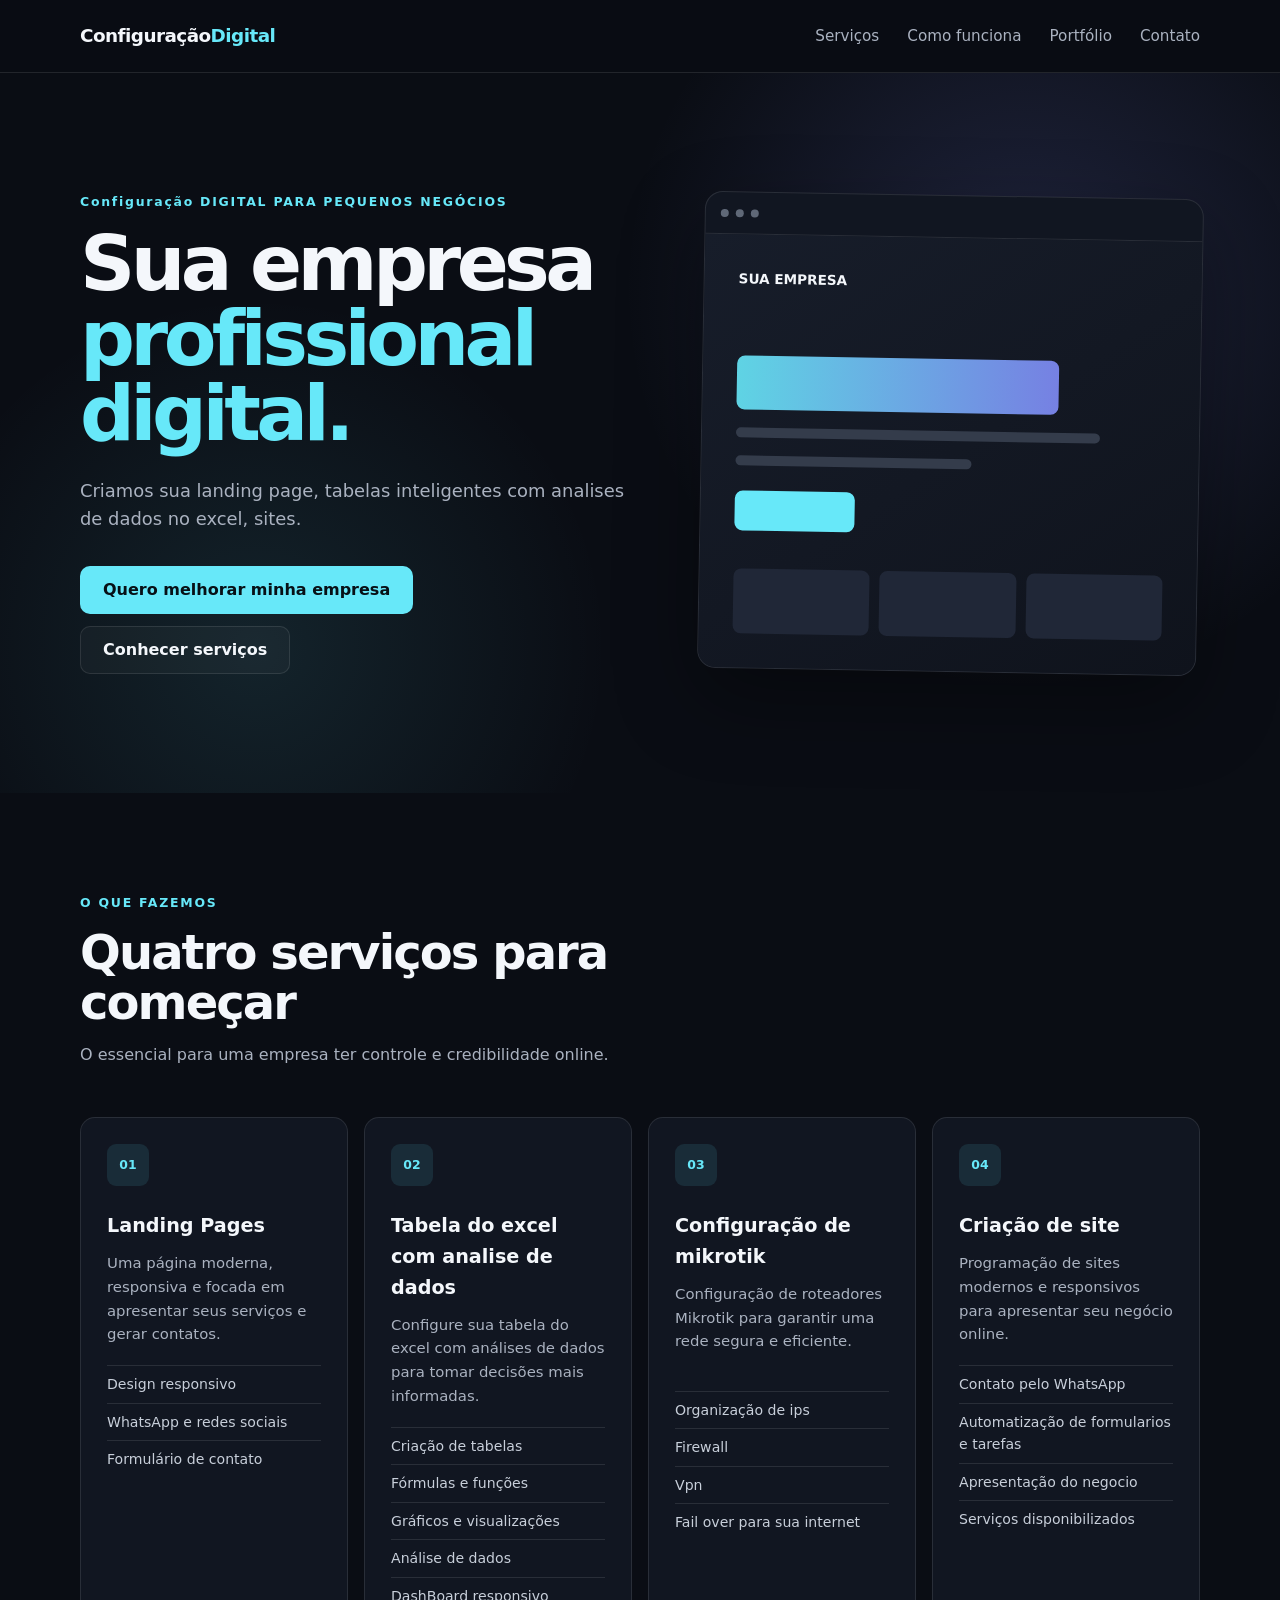
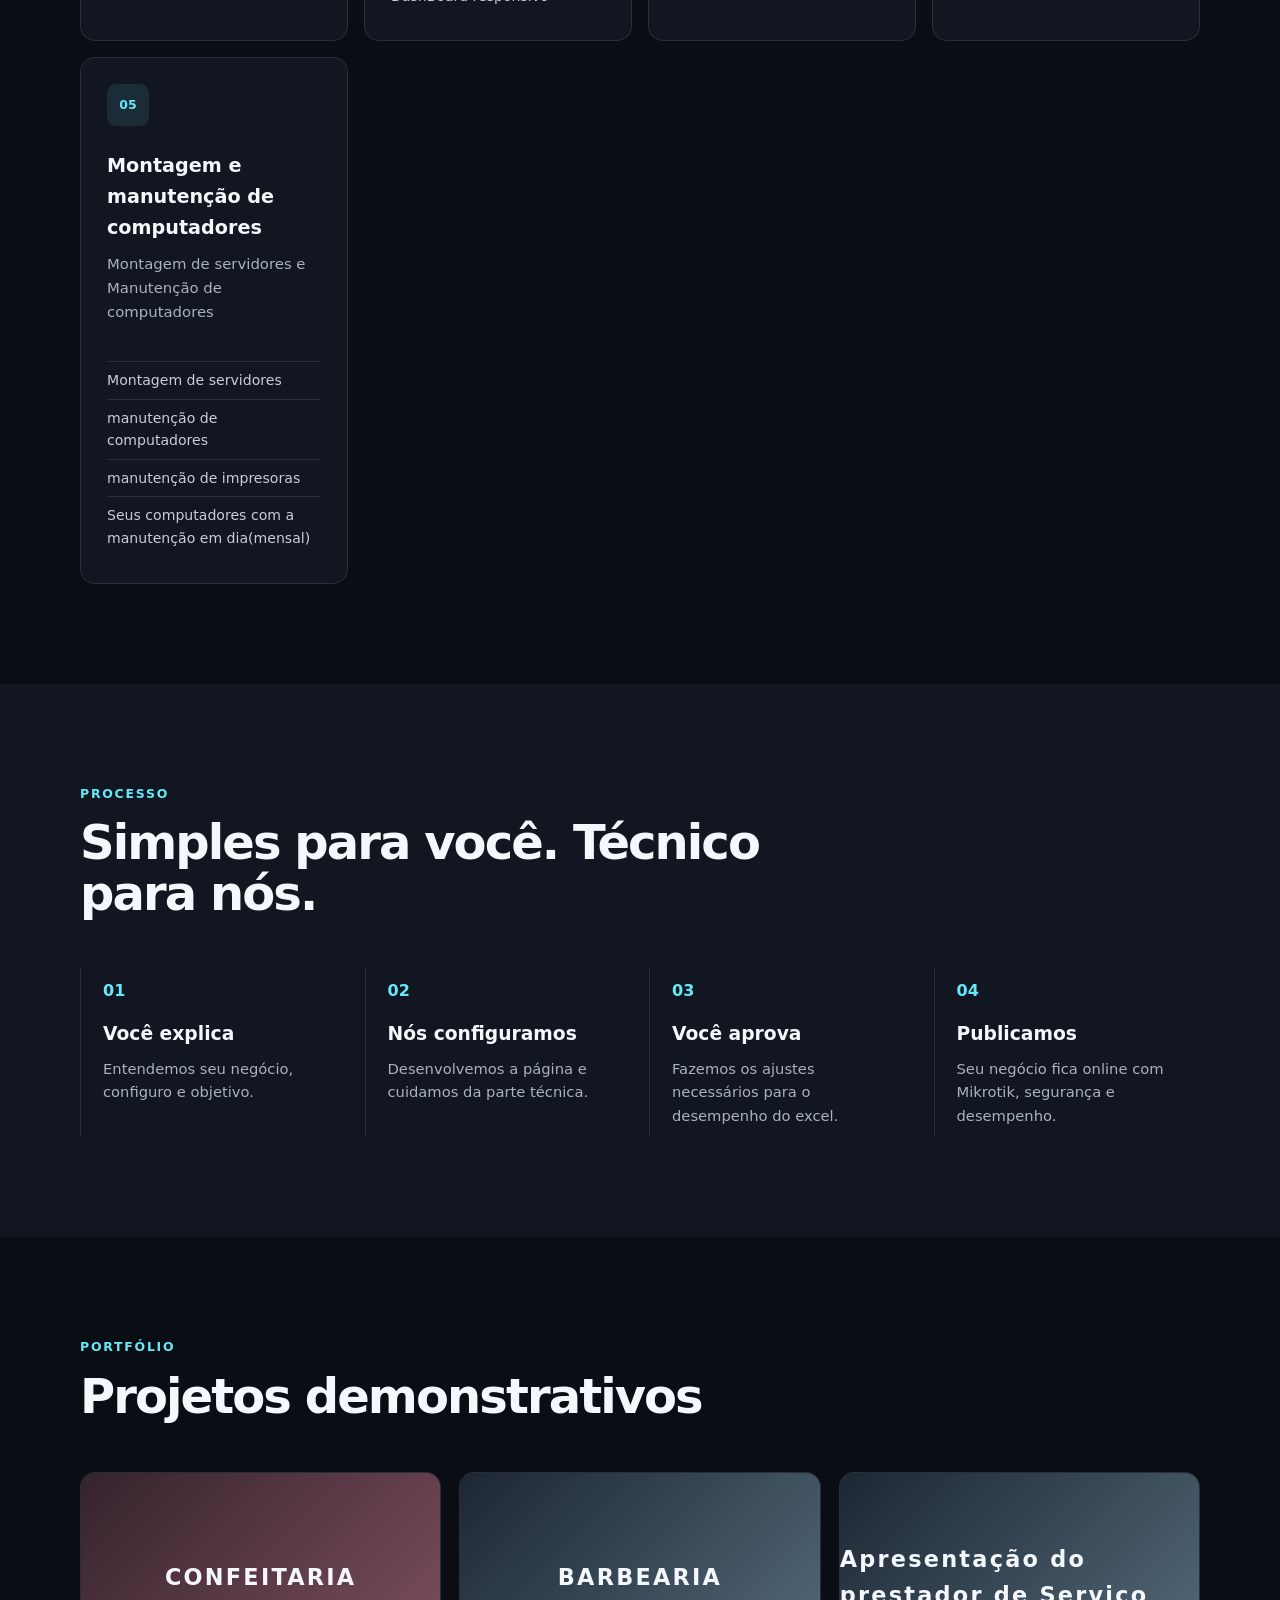
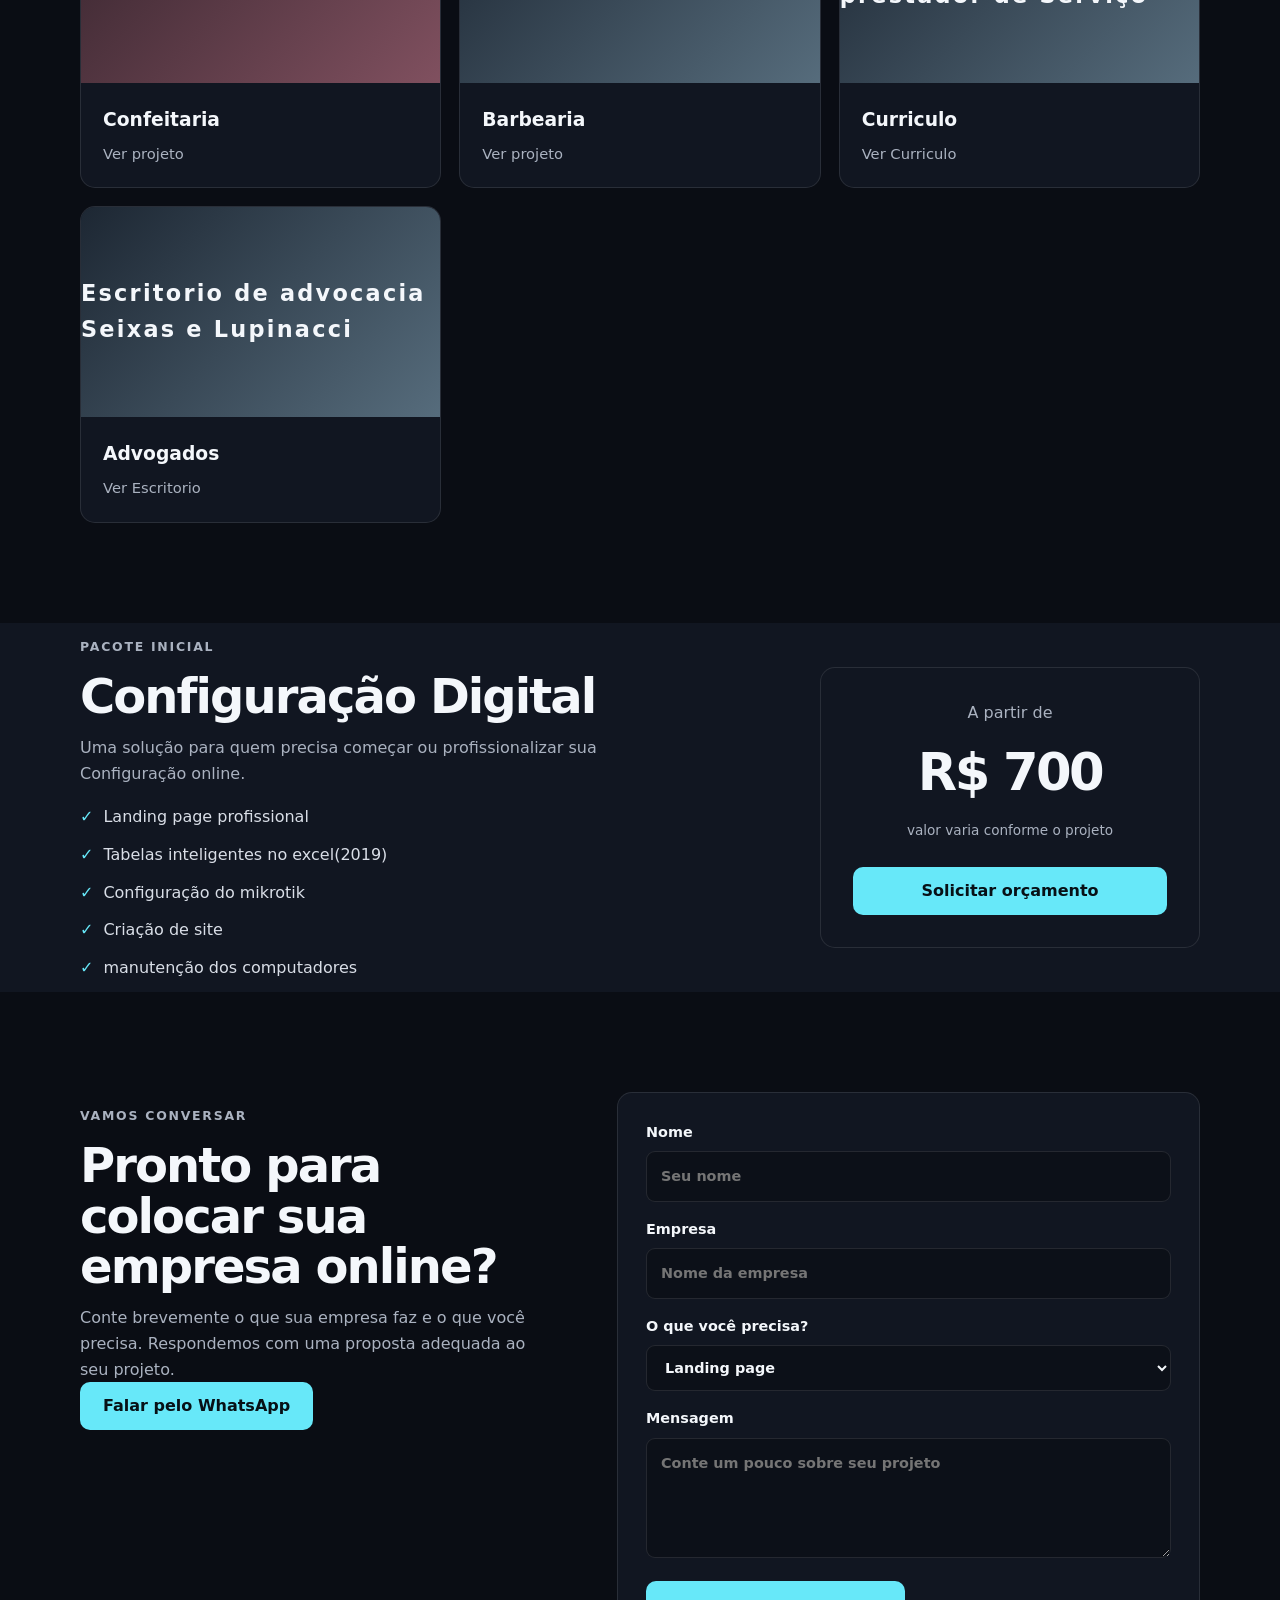
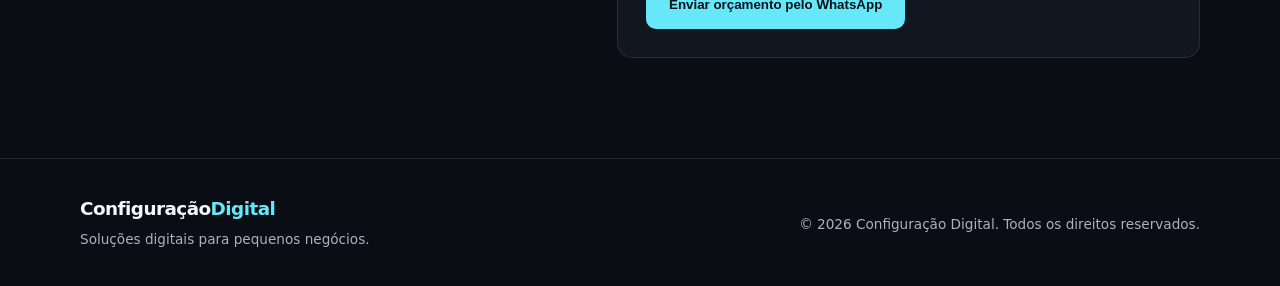
==== index.html @ 206c34ef "Update index.html" ====
<!DOCTYPE html>
<html lang="pt-BR">
<head>
  <meta charset="UTF-8">
  <meta name="viewport" content="width=device-width, initial-scale=1.0">
  <meta name="description" content="Criação de landing pages, e-mail profissional, HTTPS/SSL e configuração do Perfil da Empresa no Google para pequenos negócios.">
  <title>Configuração Digital | Seu negócio na internet</title>
  <link rel="stylesheet" href="style.css">
</head>
<body>
  <header class="header">
    <div class="container nav">
      <a class="logo" href="#inicio"> Configuração<span>Digital</span></a>
      <button class="menu-toggle" aria-label="Abrir menu">☰</button>
      <nav class="menu">
        <a href="#servicos">Serviços</a>
        <a href="#processo">Como funciona</a>
        <a href="#portfolio">Portfólio</a>
        <a href="#contato">Contato</a>
      </nav>
    </div>
  </header>

  <main>
    <section id="inicio" class="hero">
      <div class="container hero-grid">
        <div>
          <p class="eyebrow">Configuração DIGITAL PARA PEQUENOS NEGÓCIOS</p>
          <h1>Sua empresa <span>profissional digital.</span></h1>
          <p class="hero-text">
            Criamos sua landing page, tabelas inteligentes com analises de dados no excel, sites.
          </p>
          <div class="hero-actions">
            <a class="btn btn-primary" href="#contato">Quero melhorar minha empresa </a>
            <a class="btn btn-secondary" href="#servicos">Conhecer serviços</a>
          </div>
        </div>

        <div class="hero-card">
          <div class="browser-bar">
            <span></span><span></span><span></span>
          </div>
          <div class="mock-site">
            <div class="mock-logo">SUA EMPRESA</div>
            <div class="mock-title"></div>
            <div class="mock-line"></div>
            <div class="mock-line short"></div>
            <div class="mock-button"></div>
            <div class="mock-cards">
              <div></div><div></div><div></div>
            </div>
          </div>
        </div>
      </div>
    </section>

    <section id="servicos" class="section">
      <div class="container">
        <div class="section-heading">
          <p class="eyebrow">O QUE FAZEMOS</p>
          <h2>Quatro serviços para começar</h2>
          <p>O essencial para uma empresa ter controle e credibilidade online.</p>
        </div>

        <div class="services-grid">
          <article class="service-card">
            <div class="icon">01</div>
            <h3>Landing Pages</h3>
            <p>Uma página moderna, responsiva e focada em apresentar seus serviços e gerar contatos.</p>
            <ul>
              <li>Design responsivo</li>
              <li>WhatsApp e redes sociais</li>
              <li>Formulário de contato</li>
            </ul>
          </article>

          <article class="service-card">
            <div class="icon">02</div>
            <h3>Tabela do excel com analise de dados</h3>
            <p>Configure sua tabela do excel com análises de dados para tomar decisões mais informadas.</p>
            <ul>
              <li>Criação de tabelas</li>
              <li>Fórmulas e funções</li>
              <li>Gráficos e visualizações</li>
              <li>Análise de dados</li>
              <li>DashBoard responsivo</li>
            </ul>
          </article>

          <article class="service-card">
            <div class="icon">03</div>
            <h3>Configuração de mikrotik</h3>
            <p>Configuração de roteadores Mikrotik para garantir uma rede segura e eficiente.</p>
            <ul>
              <li>Organização de ips</li>
              <li>Firewall</li>
              <li>Vpn</li>
              <li>Fail over para sua internet</li>
            </ul>
          </article>

                 <article class="service-card">
            <div class="icon">04</div>
            <h3>Criação de site</h3>
            <p>Programação de sites modernos e responsivos para apresentar seu negócio online.</p>
            <ul>
              <li>Contato pelo WhatsApp</li>
              <li>Automatização de formularios e tarefas</li>
              <li>Apresentação do negocio</li>
              <li>Serviços disponibilizados</li>
            </ul>
          </article>

                        <article class="service-card">
            <div class="icon">05</div>
            <h3>Montagem e manutenção de computadores</h3>
            <p>Montagem de servidores e Manutenção de computadores</p>
            <ul>
              <li>Montagem de servidores</li>
              <li>manutenção de computadores</li>
              <li>manutenção de impresoras</li>
              <li>Seus computadores com a manutenção em dia(mensal)</li>
            </ul>
          </article>

        </div>



      </div>
    </section>

    <section id="processo" class="section section-alt">
      <div class="container">
        <div class="section-heading">
          <p class="eyebrow">PROCESSO</p>
          <h2>Simples para você. Técnico para nós.</h2>
        </div>

        <div class="steps">
          <div class="step"><strong>01</strong><h3>Você explica</h3><p>Entendemos seu negócio, configuro e objetivo.</p></div>
          <div class="step"><strong>02</strong><h3>Nós configuramos</h3><p>Desenvolvemos a página e cuidamos da parte técnica.</p></div>
          <div class="step"><strong>03</strong><h3>Você aprova</h3><p>Fazemos os ajustes necessários para o desempenho do excel.</p></div>
          <div class="step"><strong>04</strong><h3>Publicamos</h3><p>Seu negócio fica online com Mikrotik, segurança e desempenho.</p></div>
        </div>
      </div>

      
    </section>

    <section id="portfolio" class="section">
      <div class="container">
        <div class="section-heading">
          <p class="eyebrow">PORTFÓLIO</p>
          <h2>Projetos demonstrativos</h2>
        </div>

        <div class="portfolio-grid">
          <article class="portfolio-card">
            <div class="portfolio-image confectionery">CONFEITARIA</div>
            <div class="portfolio-content"><h3>Confeitaria</h3><p><a href="https://lovecone.vercel.app/index.html" target="_blank">Ver projeto</a></p></div>
          </article>
          <article class="portfolio-card">
            <div class="portfolio-image barber">BARBEARIA</div>
            <div class="portfolio-content"><h3>Barbearia</h3><p><a href="index - Copia.html" target="_blank">Ver projeto</a></p></div>
          </article>
                    <article class="portfolio-card">
            <div class="portfolio-image barber">Apresentação do prestador de Serviço</div>
            <div class="portfolio-content"><h3>Curriculo</h3><p><a href="https://nicolastluizetti-curriculo.vercel.app/" target="_blank">Ver Curriculo</a></p></div>
          </article>
                     </article>
                    <article class="portfolio-card">
            <div class="portfolio-image barber">Escritorio de advocacia Seixas e Lupinacci</div>
            <div class="portfolio-content"><h3>Advogados</h3><p><a href="https://seixaslupinacci.netlify.app/#inicio" target="_blank">Ver Escritorio</a></p></div>
          </article>
          </article>
        </div>
      </div>
    </section>
    <section class="pricing section-alt">
      <div class="container pricing-grid">
        <div>
          <p class="eyebrow">PACOTE INICIAL</p>
          <h2>Configuração Digital</h2>
          <p>Uma solução para quem precisa começar ou profissionalizar sua Configuração online.</p>
          <ul class="check-list">
            <li>Landing page profissional</li>
            <li>Tabelas inteligentes no excel(2019)</li>
            <li>Configuração do mikrotik</li>
            <li>Criação de site</li>
            <li>manutenção dos computadores</li>
          </ul>
        </div>
        <div class="price-card">
          <p>A partir de</p>
          <strong>R$ 700</strong>
          <span>valor varia conforme o projeto</span>
          <a class="btn btn-primary full" href="#contato">Solicitar orçamento</a>
        </div>
      </div>
    </section>

    <section id="contato" class="section contact">
      <div class="container contact-grid">
        <div>
          <p class="eyebrow">VAMOS CONVERSAR</p>
          <h2>Pronto para colocar sua empresa online?</h2>
          <p>Conte brevemente o que sua empresa faz e o que você precisa. Respondemos com uma proposta adequada ao seu projeto.</p>
          <a id="whatsappLink" class="btn btn-primary" href="https://wa.me/5511968464253" target="_blank">Falar pelo WhatsApp</a>
        </div>

        <form id="contactForm" class="contact-form">
          <label>Nome
            <input id="name" type="text" placeholder="Seu nome" required>
          </label>
          <label>Empresa
            <input id="company" type="text" placeholder="Nome da empresa" required>
          </label>
          <label>O que você precisa?
            <select id="service">
              <option>Landing page</option>
              <option>Configuração do mikrotik</option>
              <option>Tabelas inteligentes no excel(2019)</option>
              <option>Criação de site</option>
              <option>manutenção dos computadores</option>
            </select>
          </label>
          <label>Mensagem
            <textarea id="message" rows="4" placeholder="Conte um pouco sobre seu projeto"></textarea>
          </label>
          <button class="btn btn-primary" type="submit">Enviar orçamento pelo WhatsApp</button>
        </form>
      </div>
    </section>
  </main>

  <footer>
    <div class="container footer-content">
      <div><a class="logo" href="#inicio">Configuração<span>Digital</span></a><p>Soluções digitais para pequenos negócios.</p></div>
      <p>© <span id="year"></span> Configuração Digital. Todos os direitos reservados.</p>
    </div>
  </footer>

  <script src="script.js"></script>
</body>
</html>
---- style.css ----
:root {
  --bg: #0a0d14;
  --surface: #111621;
  --surface-2: #171d2a;
  --text: #f4f7fb;
  --muted: #aab2c0;
  --accent: #67e8f9;
  --accent-2: #818cf8;
  --border: rgba(255,255,255,.10);
  --max: 1120px;
}

* { box-sizing: border-box; margin: 0; padding: 0; }
html { scroll-behavior: smooth; }
body {
  font-family: Inter, system-ui, -apple-system, BlinkMacSystemFont, "Segoe UI", sans-serif;
  background: var(--bg);
  color: var(--text);
  line-height: 1.6;
}
a { color: inherit; text-decoration: none; }
.container { width: min(var(--max), 92%); margin: auto; }

.header {
  position: sticky; top: 0; z-index: 20;
  background: rgba(10,13,20,.88);
  backdrop-filter: blur(14px);
  border-bottom: 1px solid var(--border);
}
.nav { min-height: 72px; display: flex; align-items: center; justify-content: space-between; }
.logo { font-size: 1.15rem; font-weight: 800; letter-spacing: -.03em; }
.logo span { color: var(--accent); }
.menu { display: flex; gap: 28px; }
.menu a { color: var(--muted); font-size: .95rem; transition: .2s; }
.menu a:hover { color: var(--text); }
.menu-toggle { display: none; background: none; border: 0; color: var(--text); font-size: 1.5rem; }

.hero {
  min-height: 720px; display: flex; align-items: center;
  background: radial-gradient(circle at 80% 30%, rgba(129,140,248,.18), transparent 35%),
              radial-gradient(circle at 20% 80%, rgba(103,232,249,.10), transparent 30%);
}
.hero-grid { display: grid; grid-template-columns: 1.05fr .95fr; gap: 70px; align-items: center; }
.eyebrow { color: var(--accent); font-size: .78rem; font-weight: 800; letter-spacing: .14em; margin-bottom: 14px; }
h1 { font-size: clamp(2.8rem, 6vw, 5rem); line-height: .98; letter-spacing: -.06em; max-width: 760px; }
h1 span { display: block; color: var(--accent); }
.hero-text { color: var(--muted); font-size: 1.12rem; max-width: 650px; margin: 25px 0 32px; }
.hero-actions { display: flex; flex-wrap: wrap; gap: 12px; }

.btn {
  display: inline-flex; justify-content: center; align-items: center;
  min-height: 48px; padding: 0 22px; border-radius: 10px;
  font-weight: 750; border: 1px solid transparent; cursor: pointer; transition: .2s;
}
.btn-primary { background: var(--accent); color: #071016; }
.btn-primary:hover { transform: translateY(-2px); filter: brightness(1.06); }
.btn-secondary { border-color: var(--border); color: var(--text); background: rgba(255,255,255,.03); }
.btn-secondary:hover { background: rgba(255,255,255,.07); }
.full { width: 100%; }

.hero-card {
  background: var(--surface); border: 1px solid var(--border);
  border-radius: 18px; overflow: hidden; box-shadow: 0 30px 80px rgba(0,0,0,.35);
  transform: rotate(1deg);
}
.browser-bar { height: 42px; display: flex; gap: 7px; align-items: center; padding: 0 15px; border-bottom: 1px solid var(--border); }
.browser-bar span { width: 8px; height: 8px; border-radius: 50%; background: #5f6877; }
.mock-site { min-height: 370px; padding: 34px; background: linear-gradient(145deg,#171d2a,#0f131c); }
.mock-logo { font-weight: 800; font-size: .85rem; }
.mock-title { width: 75%; height: 54px; margin-top: 65px; border-radius: 8px; background: linear-gradient(90deg,var(--accent),var(--accent-2)); opacity: .9; }
.mock-line { width: 85%; height: 10px; margin-top: 18px; background: #343c4b; border-radius: 10px; }
.mock-line.short { width: 55%; }
.mock-button { width: 120px; height: 40px; margin-top: 25px; background: var(--accent); border-radius: 8px; }
.mock-cards { display: grid; grid-template-columns: repeat(3,1fr); gap: 10px; margin-top: 38px; }
.mock-cards div { height: 65px; background: #202737; border-radius: 8px; }

.section { padding: 100px 0; }
.section-alt { background: var(--surface); }
.section-heading { max-width: 680px; margin-bottom: 50px; }
.section-heading h2, .pricing h2, .contact h2 { font-size: clamp(2rem, 4vw, 3rem); line-height: 1.05; letter-spacing: -.04em; }
.section-heading p:last-child, .contact p { color: var(--muted); margin-top: 14px; }

.services-grid { display: grid; grid-template-columns: repeat(4,1fr); gap: 16px; }
.service-card, .portfolio-card, .contact-form, .price-card {
  background: var(--surface); border: 1px solid var(--border); border-radius: 15px;
}
.service-card { padding: 26px; }
.service-card .icon {
  width: 42px; height: 42px; display: grid; place-items: center;
  border-radius: 9px; background: rgba(103,232,249,.1); color: var(--accent);
  font-size: .78rem; font-weight: 800; margin-bottom: 25px;
}
.service-card h3 { font-size: 1.2rem; margin-bottom: 10px; }
.service-card p { color: var(--muted); font-size: .93rem; min-height: 90px; }
.service-card ul, .check-list { list-style: none; margin-top: 18px; }
.service-card li { color: #c8cfda; font-size: .88rem; padding: 7px 0; border-top: 1px solid var(--border); }
.check-list li { margin: 12px 0; color: #d9dee7; }
.check-list li::before { content: "✓"; color: var(--accent); font-weight: 800; margin-right: 10px; }

.steps { display: grid; grid-template-columns: repeat(4,1fr); gap: 18px; }
.step { border-left: 1px solid var(--border); padding: 10px 22px; }
.step strong { color: var(--accent); }
.step h3 { margin: 15px 0 8px; }
.step p { color: var(--muted); font-size: .92rem; }

.portfolio-grid { display: grid; grid-template-columns: repeat(3,1fr); gap: 18px; }
.portfolio-card { overflow: hidden; }
.portfolio-image { height: 210px; display: grid; place-items: center; font-weight: 900; letter-spacing: .1em; font-size: 1.4rem; }
.confectionery { background: linear-gradient(135deg,#35242d,#80505f); }
.barber { background: linear-gradient(135deg,#1d2733,#566c7c); }
.mechanic { background: linear-gradient(135deg,#24231f,#6a624e); }
.portfolio-content { padding: 22px; }
.portfolio-content p { color: var(--muted); font-size: .92rem; margin-top: 7px; }

.pricing-grid { display: grid; grid-template-columns: 1fr 380px; gap: 70px; align-items: center; }
.pricing-grid > div:first-child > p { color: var(--muted); max-width: 620px; margin-top: 14px; }
.price-card { padding: 32px; text-align: center; }
.price-card p, .price-card span { color: var(--muted); }
.price-card strong { display: block; font-size: 3.2rem; letter-spacing: -.05em; margin: 6px 0; }
.price-card span { display: block; font-size: .85rem; margin-bottom: 25px; }

.contact-grid { display: grid; grid-template-columns: .9fr 1.1fr; gap: 60px; align-items: start; }
.contact-form { padding: 28px; }
.contact-form label { display: block; font-size: .9rem; font-weight: 700; margin-bottom: 16px; }
input, textarea, select {
  width: 100%; margin-top: 7px; padding: 13px 14px;
  border-radius: 9px; border: 1px solid var(--border);
  background: #0c1018; color: var(--text); outline: none; font: inherit;
}
input:focus, textarea:focus, select:focus { border-color: var(--accent); }
textarea { resize: vertical; }

footer { border-top: 1px solid var(--border); padding: 35px 0; }
.footer-content { display: flex; justify-content: space-between; gap: 20px; align-items: center; }
footer p { color: var(--muted); font-size: .85rem; margin-top: 6px; }

@media (max-width: 900px) {
  .hero-grid, .pricing-grid, .contact-grid { grid-template-columns: 1fr; }
  .services-grid { grid-template-columns: repeat(2,1fr); }
  .steps { grid-template-columns: repeat(2,1fr); }
  .hero { padding: 80px 0; }
  .hero-card { max-width: 620px; width: 100%; margin: auto; }
}
@media (max-width: 650px) {
  .menu-toggle { display: block; }
  .menu { display: none; position: absolute; top: 72px; left: 0; width: 100%; padding: 20px 4%; background: var(--surface); border-bottom: 1px solid var(--border); flex-direction: column; }
  .menu.open { display: flex; }
  .services-grid, .portfolio-grid, .steps { grid-template-columns: 1fr; }
  .hero-actions .btn { width: 100%; }
  .section { padding: 75px 0; }
  .footer-content { flex-direction: column; align-items: flex-start; }
}
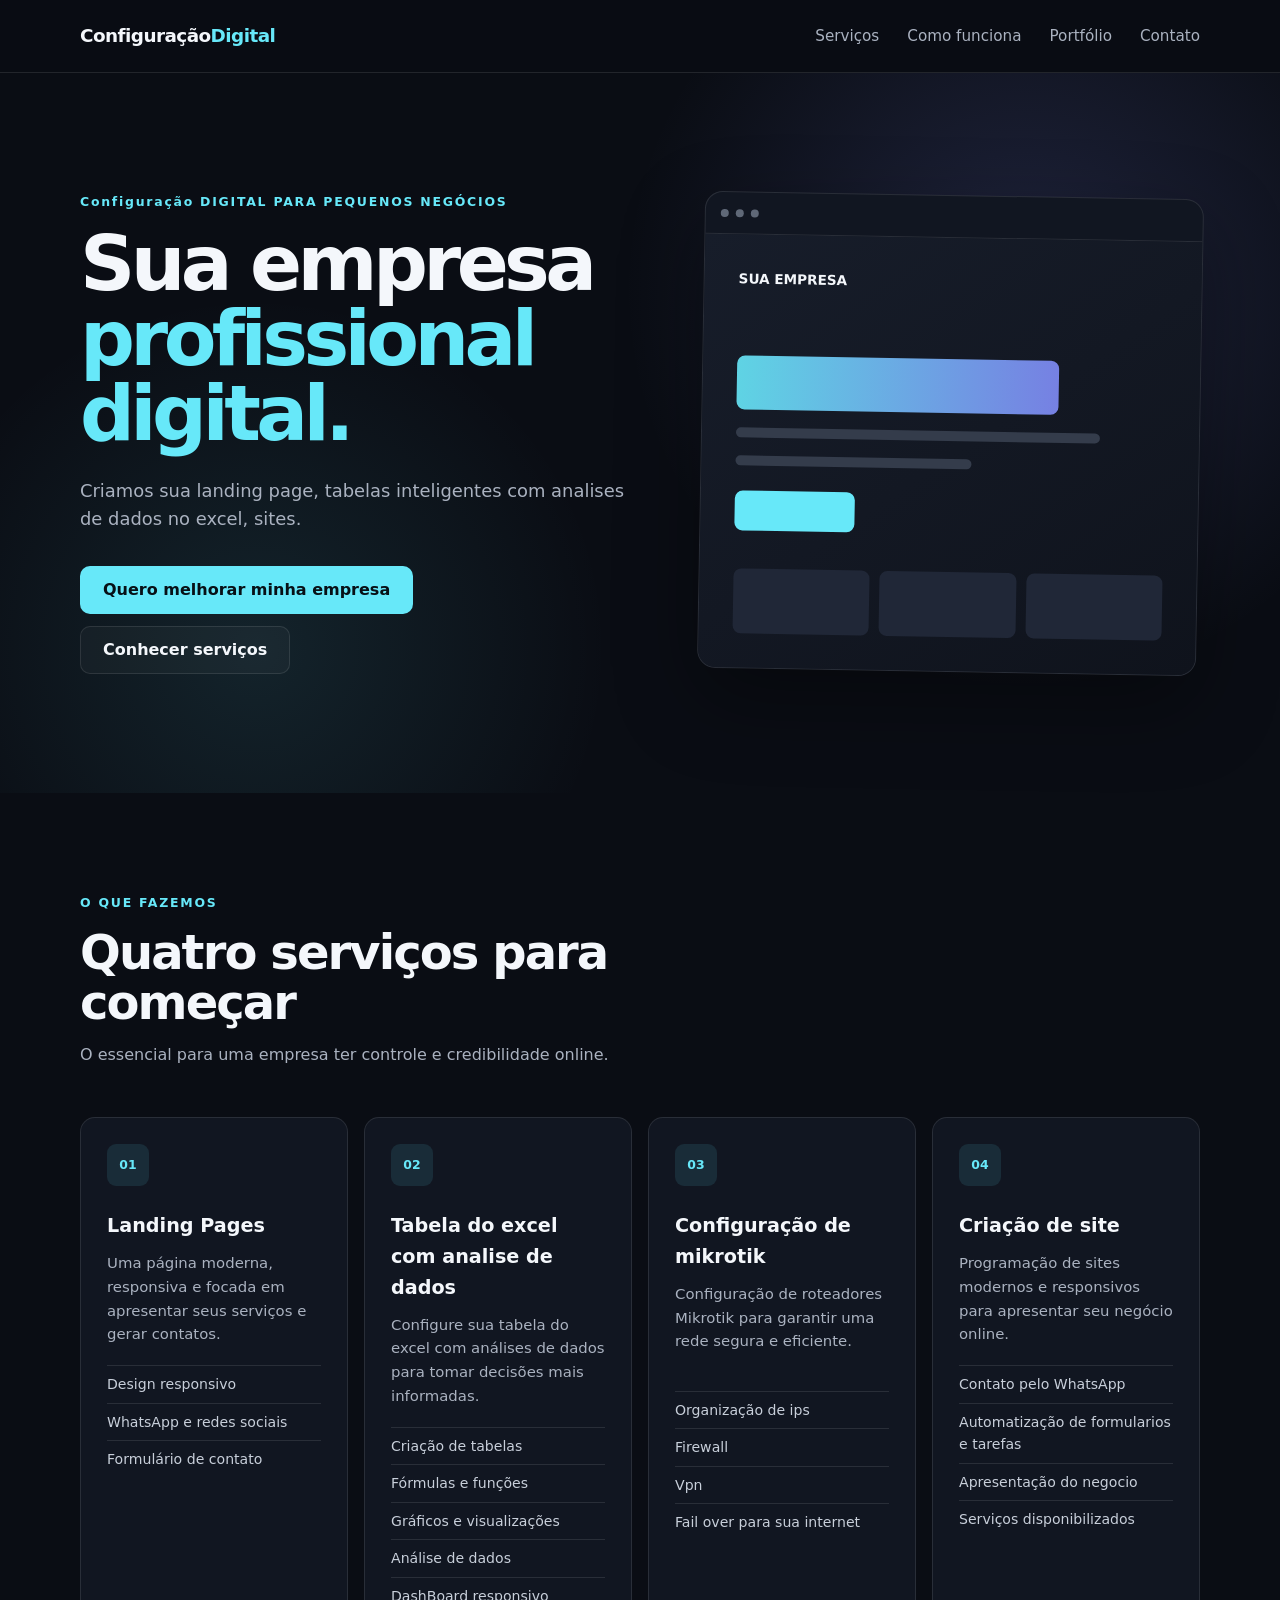
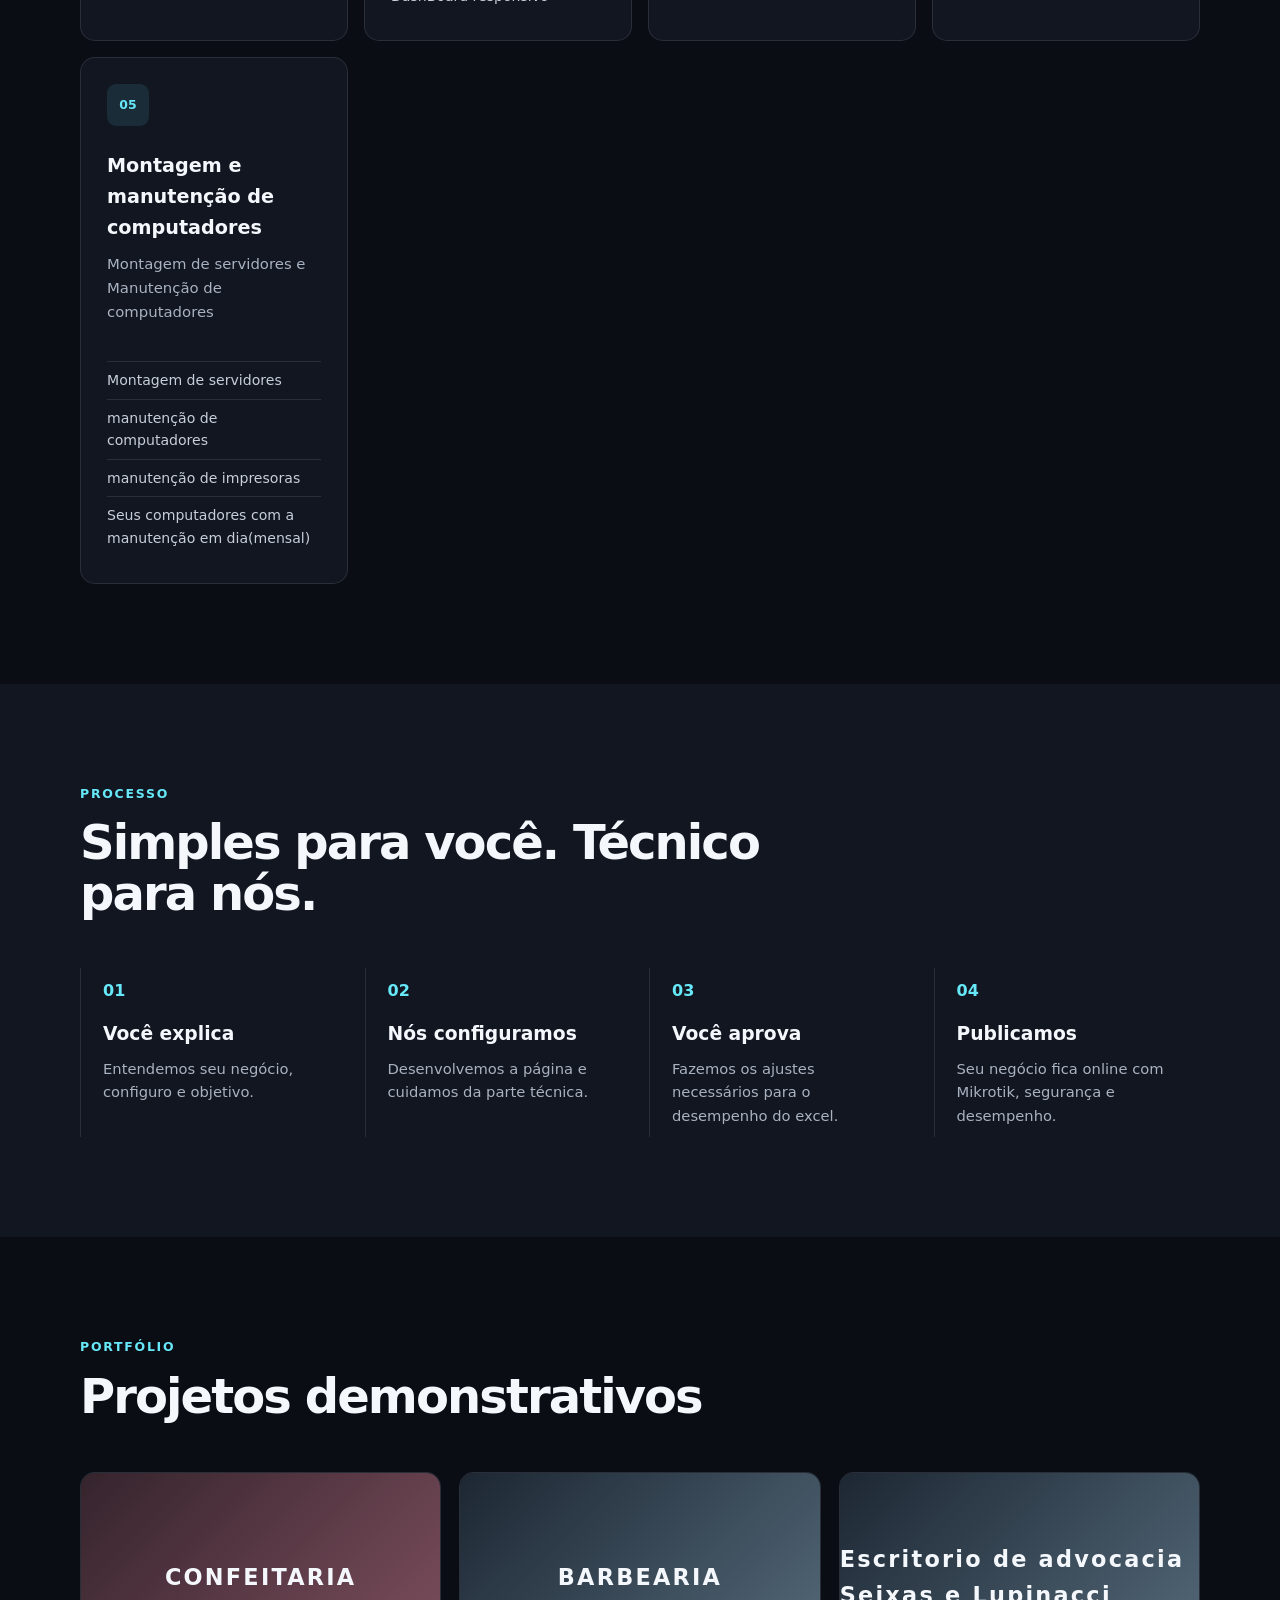
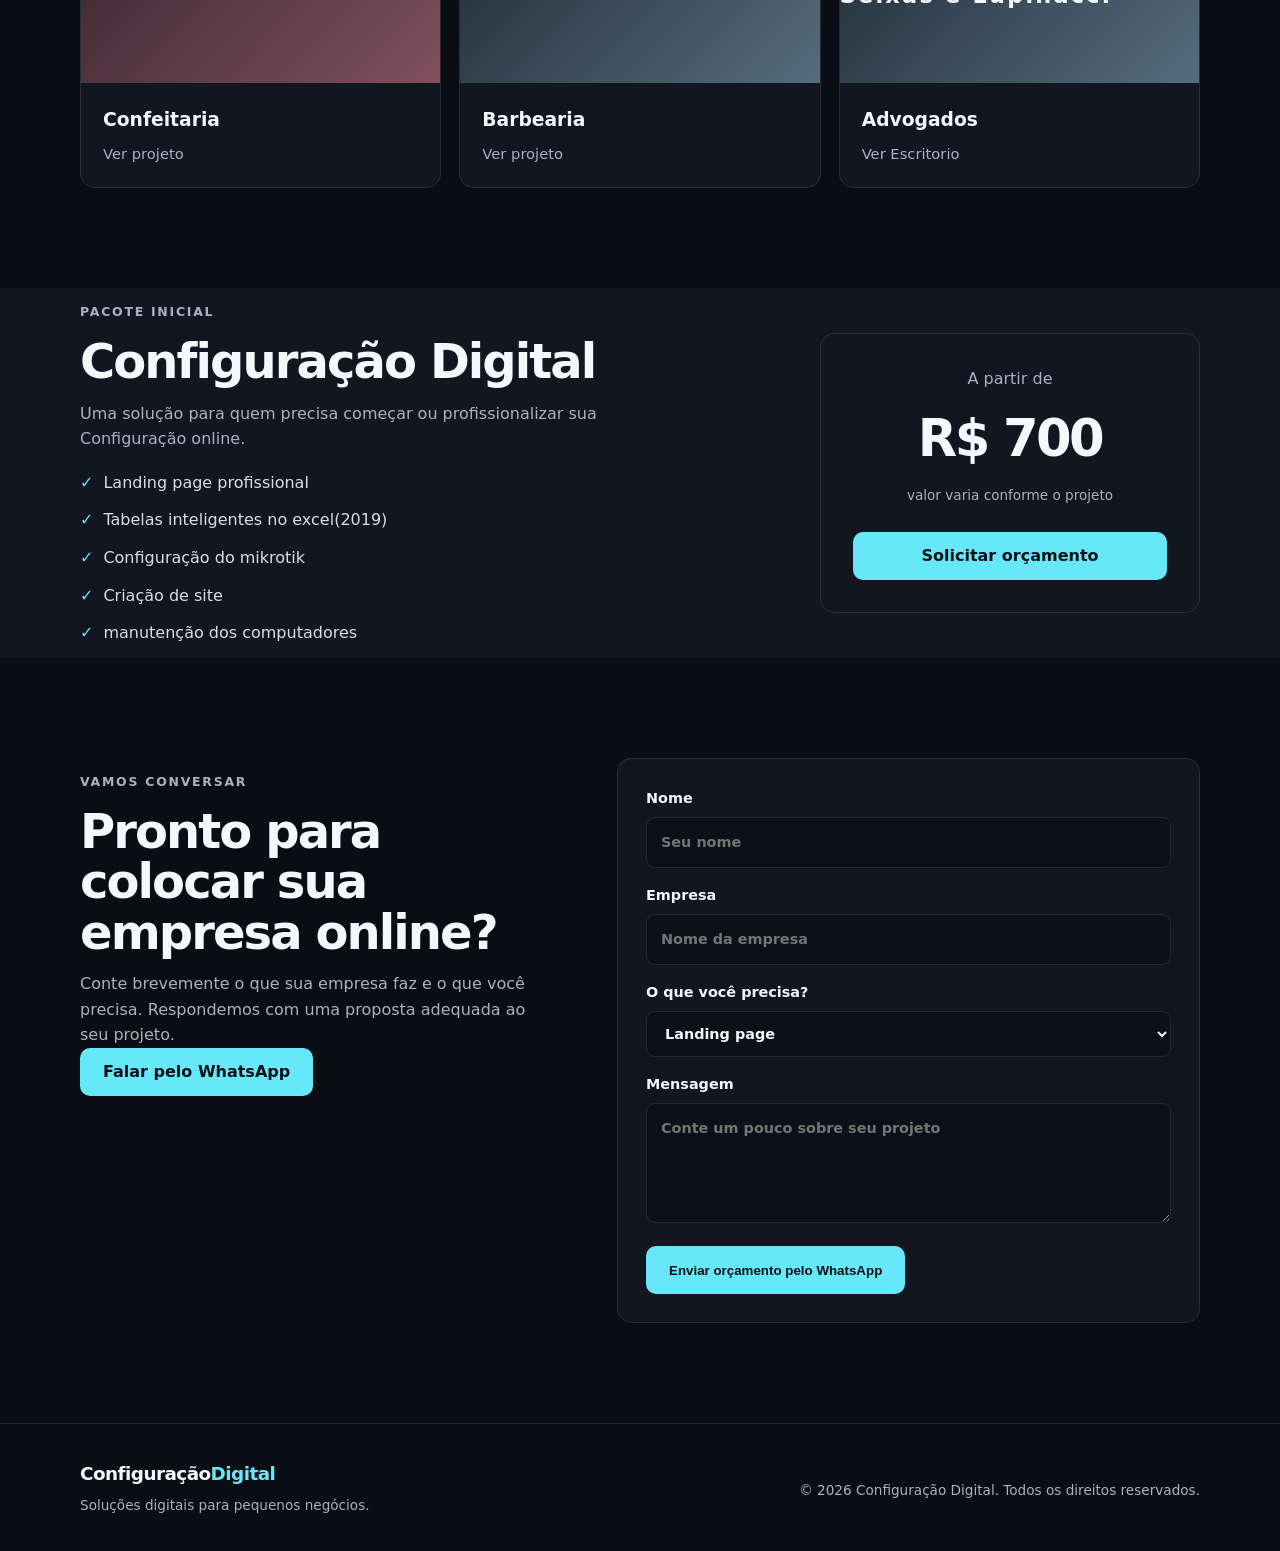
==== commit f02eb84a: "Update project links and remove Curriculum section Updated project links for Barberia and removed th" ====
--- a/index.html
+++ b/index.html
@@ -162,16 +162,11 @@
           </article>
           <article class="portfolio-card">
             <div class="portfolio-image barber">BARBEARIA</div>
-            <div class="portfolio-content"><h3>Barbearia</h3><p><a href="index - Copia.html" target="_blank">Ver projeto</a></p></div>
-          </article>
-                    <article class="portfolio-card">
-            <div class="portfolio-image barber">Apresentação do prestador de Serviço</div>
-            <div class="portfolio-content"><h3>Curriculo</h3><p><a href="https://nicolastluizetti-curriculo.vercel.app/" target="_blank">Ver Curriculo</a></p></div>
-          </article>
-                     </article>
+            <div class="portfolio-content"><h3>Barbearia</h3><p><a href="https://domtortelli.vercel.app/" target="_blank">Ver projeto</a></p></div>
+          </article>
                     <article class="portfolio-card">
             <div class="portfolio-image barber">Escritorio de advocacia Seixas e Lupinacci</div>
-            <div class="portfolio-content"><h3>Advogados</h3><p><a href="https://seixaslupinacci.netlify.app/#inicio" target="_blank">Ver Escritorio</a></p></div>
+            <div class="portfolio-content"><h3>Advogados</h3><p><a href="https://seixaselupinacci.netlify.app/" target="_blank">Ver Escritorio</a></p></div>
           </article>
           </article>
         </div>
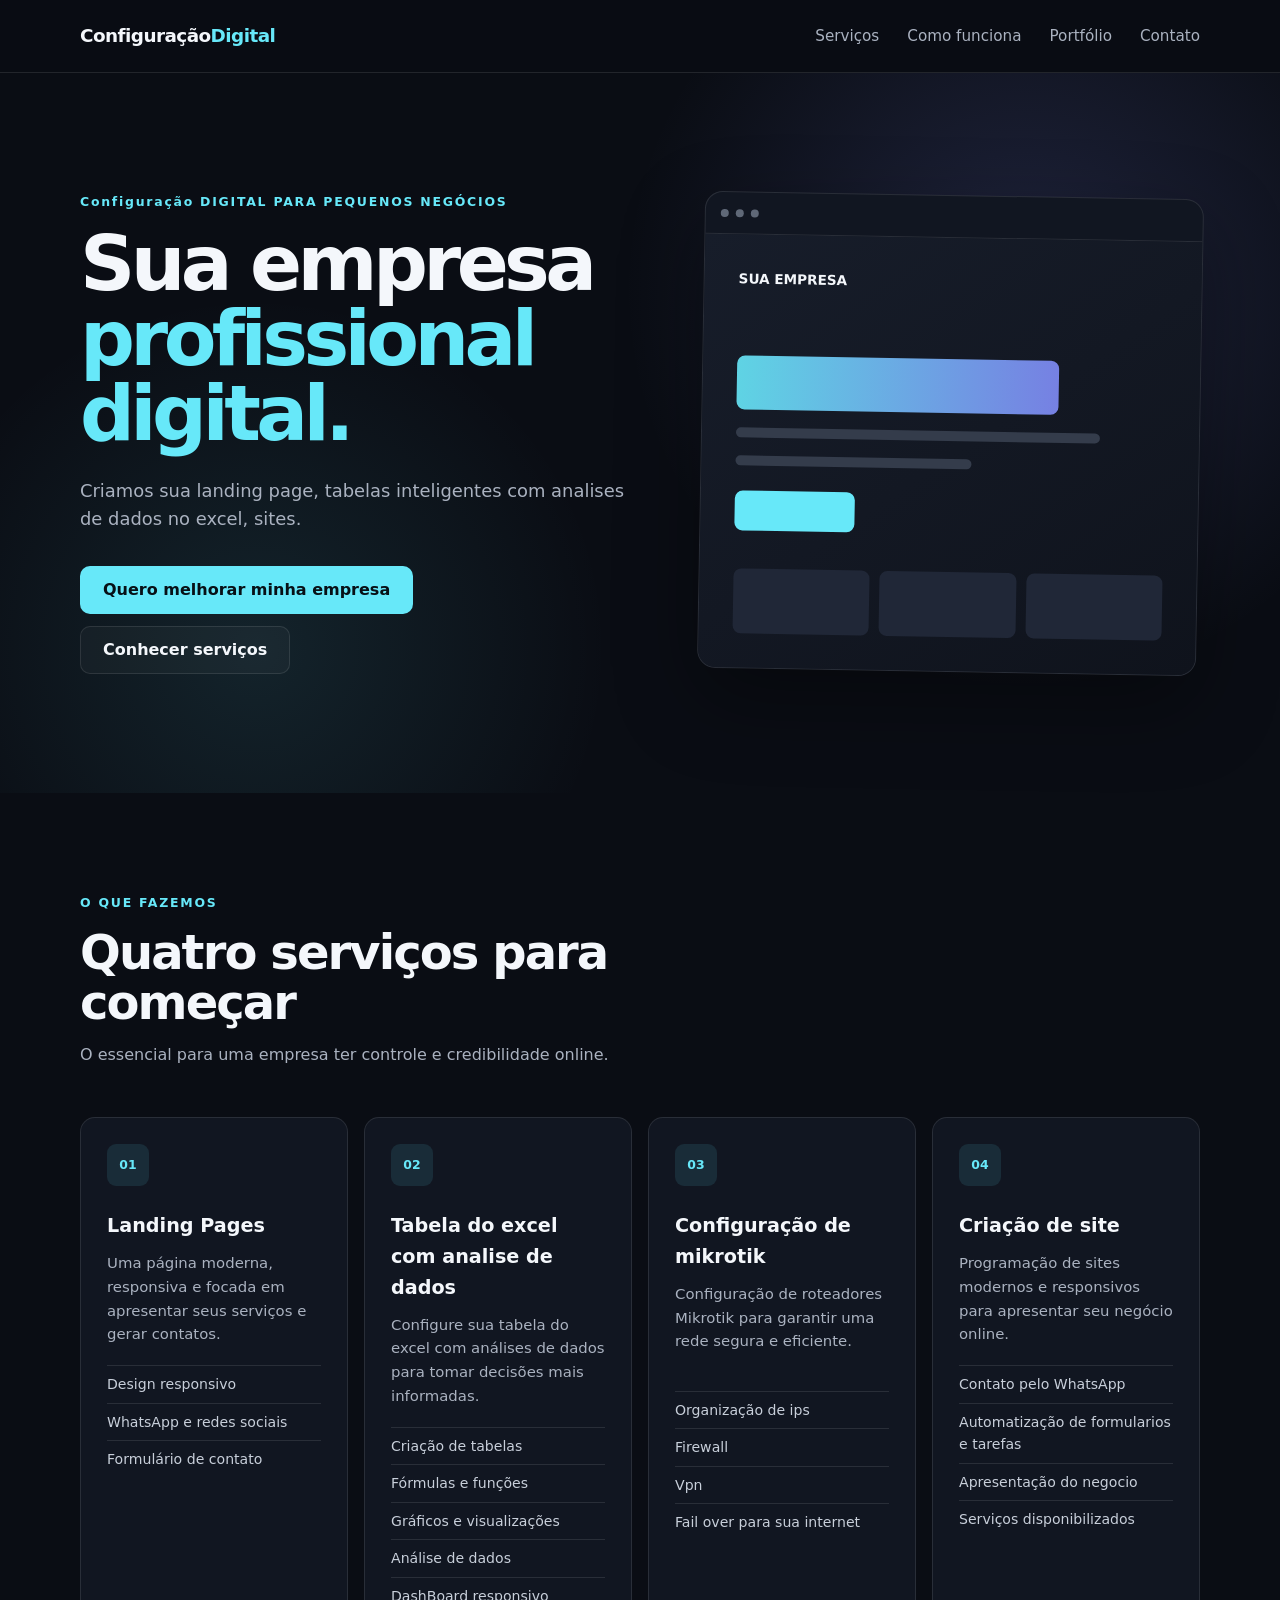
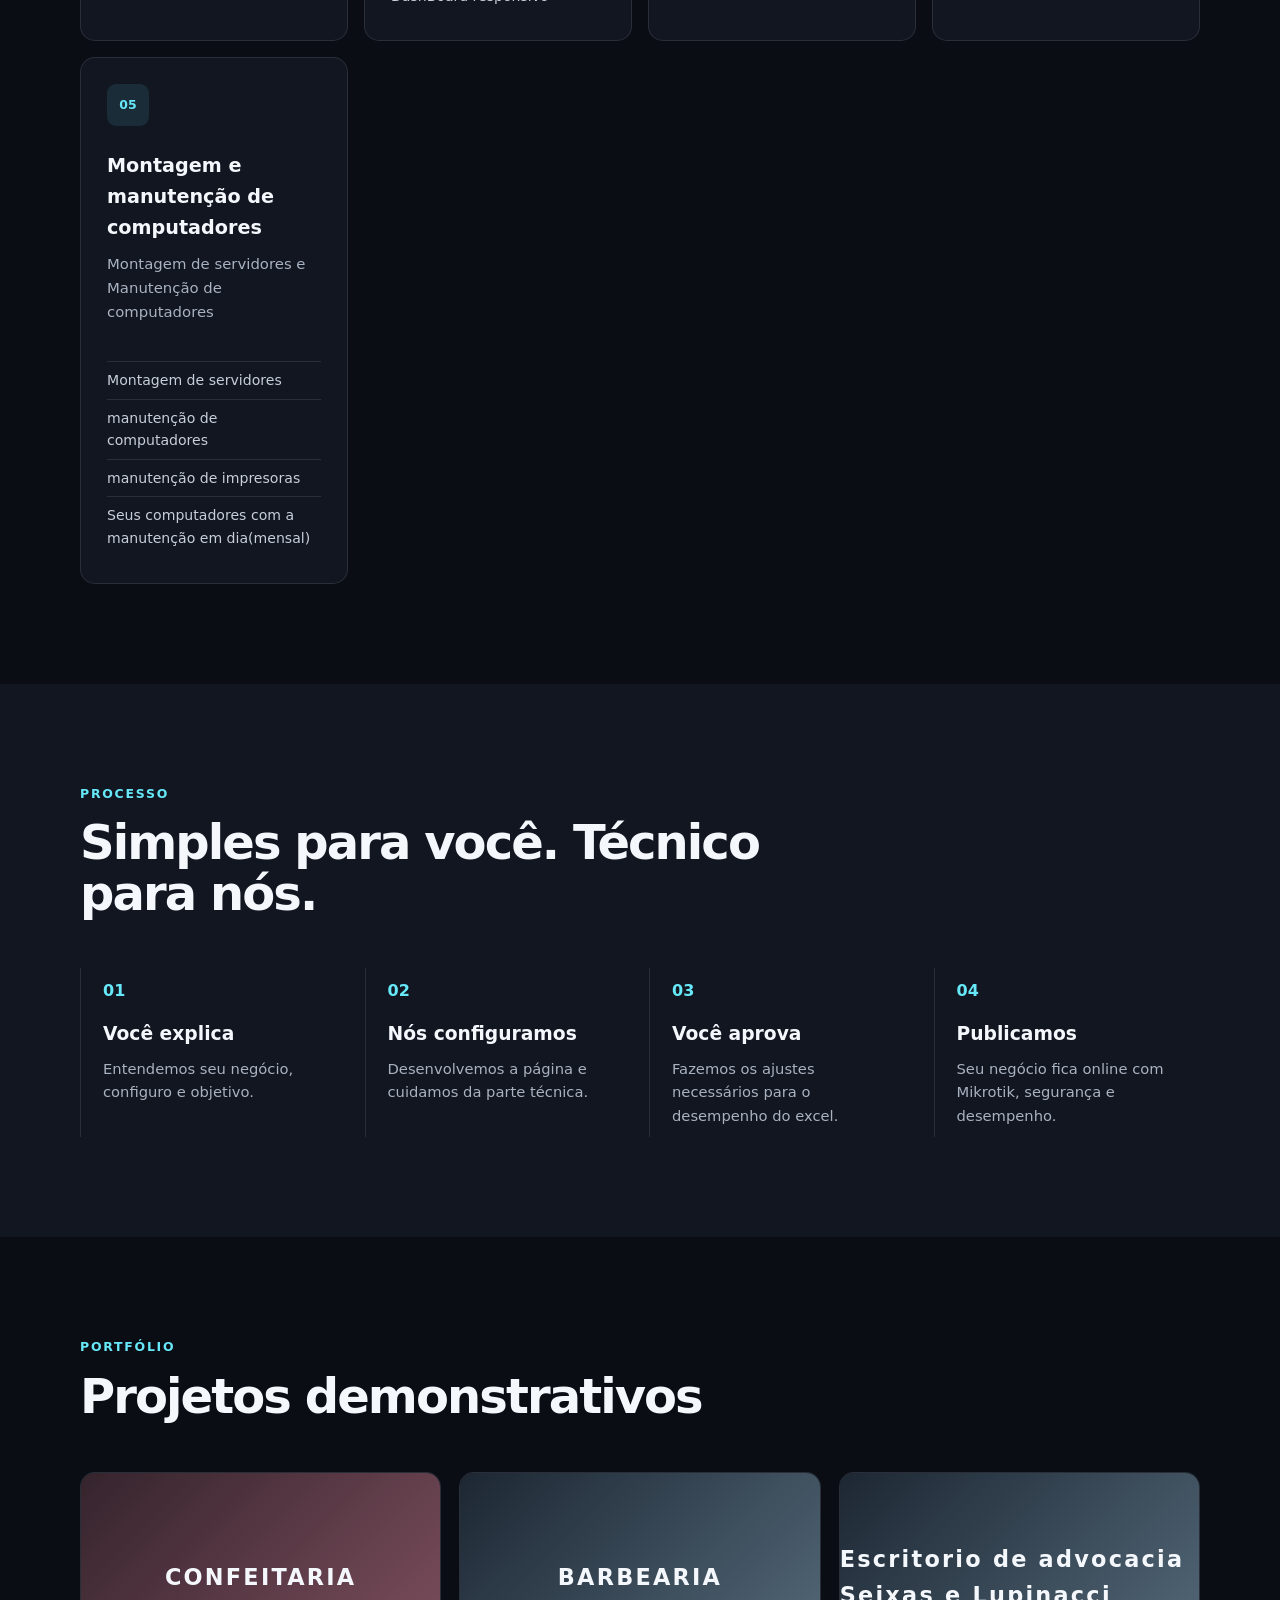
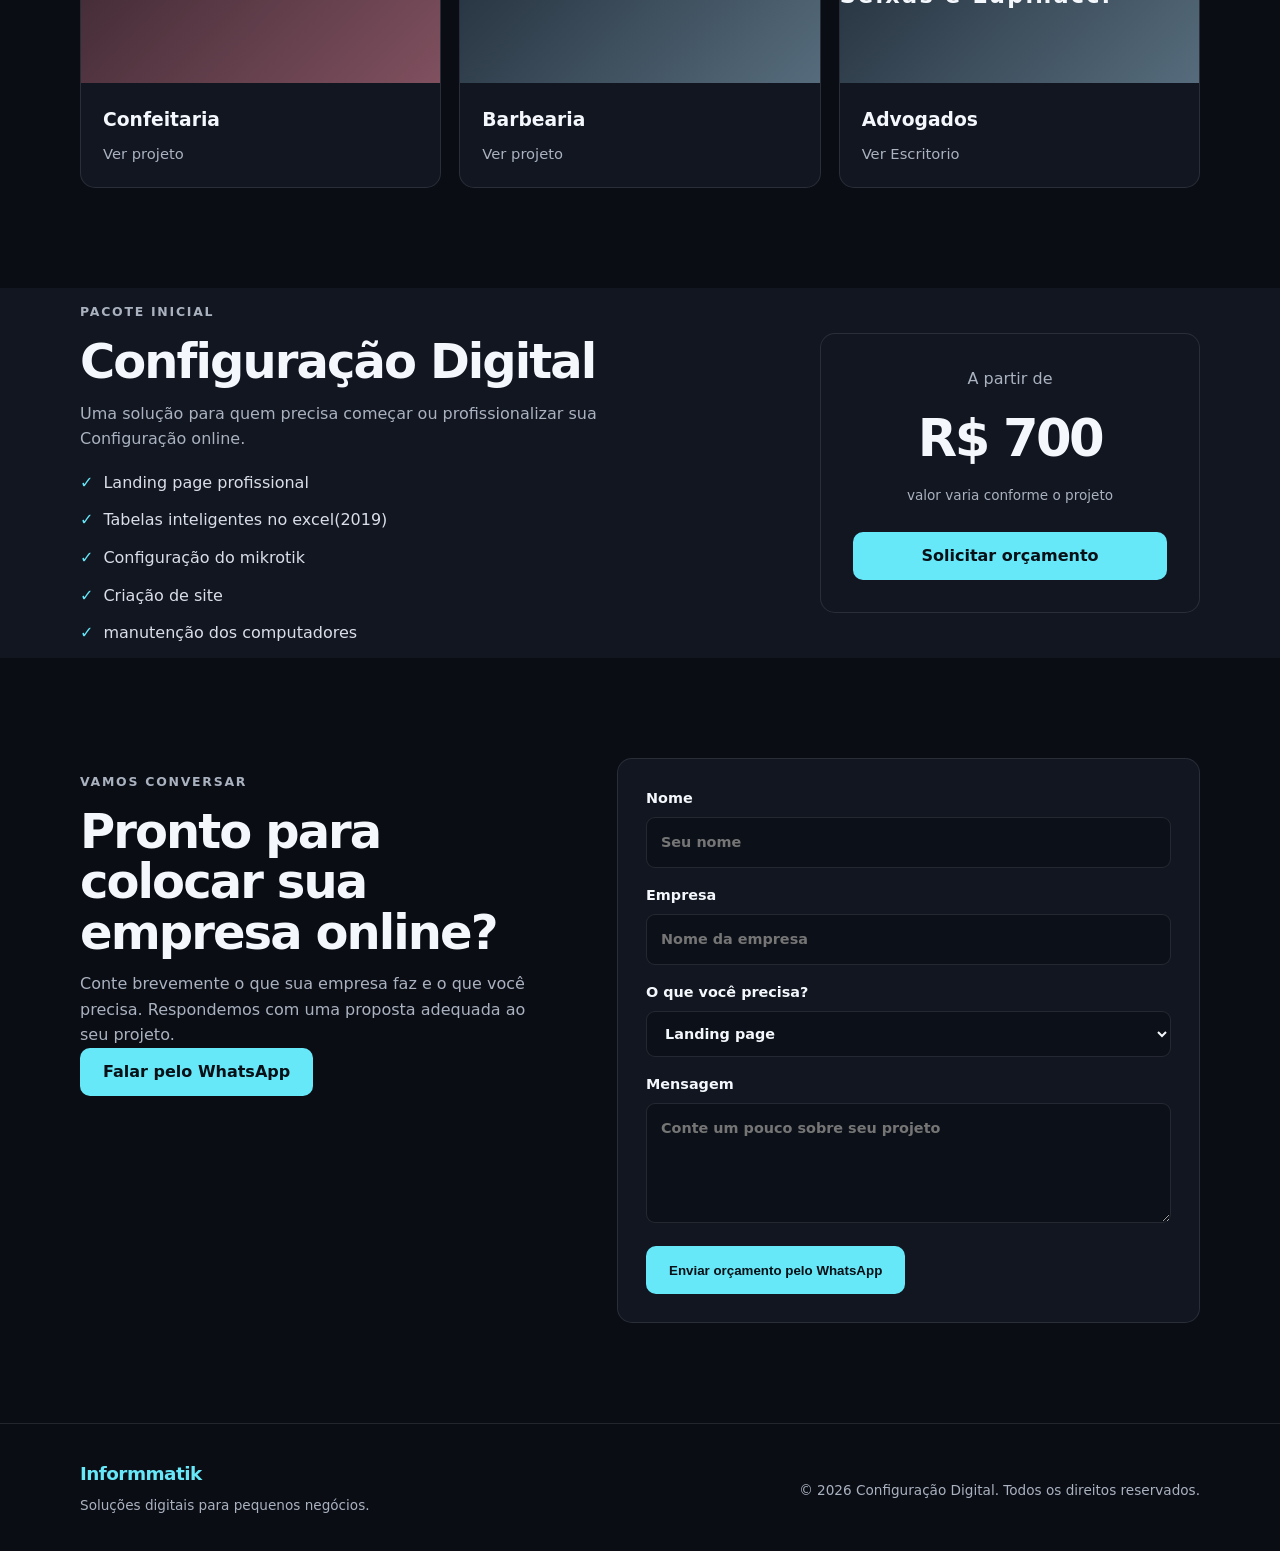
==== commit 48947954: "Atualizar o index.html" ====
--- a/index.html
+++ b/index.html
@@ -4,7 +4,7 @@
   <meta charset="UTF-8">
   <meta name="viewport" content="width=device-width, initial-scale=1.0">
   <meta name="description" content="Criação de landing pages, e-mail profissional, HTTPS/SSL e configuração do Perfil da Empresa no Google para pequenos negócios.">
-  <title>Configuração Digital | Seu negócio na internet</title>
+  <title>Informatik | Seu negócio na internet</title>
   <link rel="stylesheet" href="style.css">
 </head>
 <body>
@@ -231,7 +231,7 @@
 
   <footer>
     <div class="container footer-content">
-      <div><a class="logo" href="#inicio">Configuração<span>Digital</span></a><p>Soluções digitais para pequenos negócios.</p></div>
+      <div><a class="logo" href="#inicio"><span>Informmatik</span></a><p>Soluções digitais para pequenos negócios.</p></div>
       <p>© <span id="year"></span> Configuração Digital. Todos os direitos reservados.</p>
     </div>
   </footer>
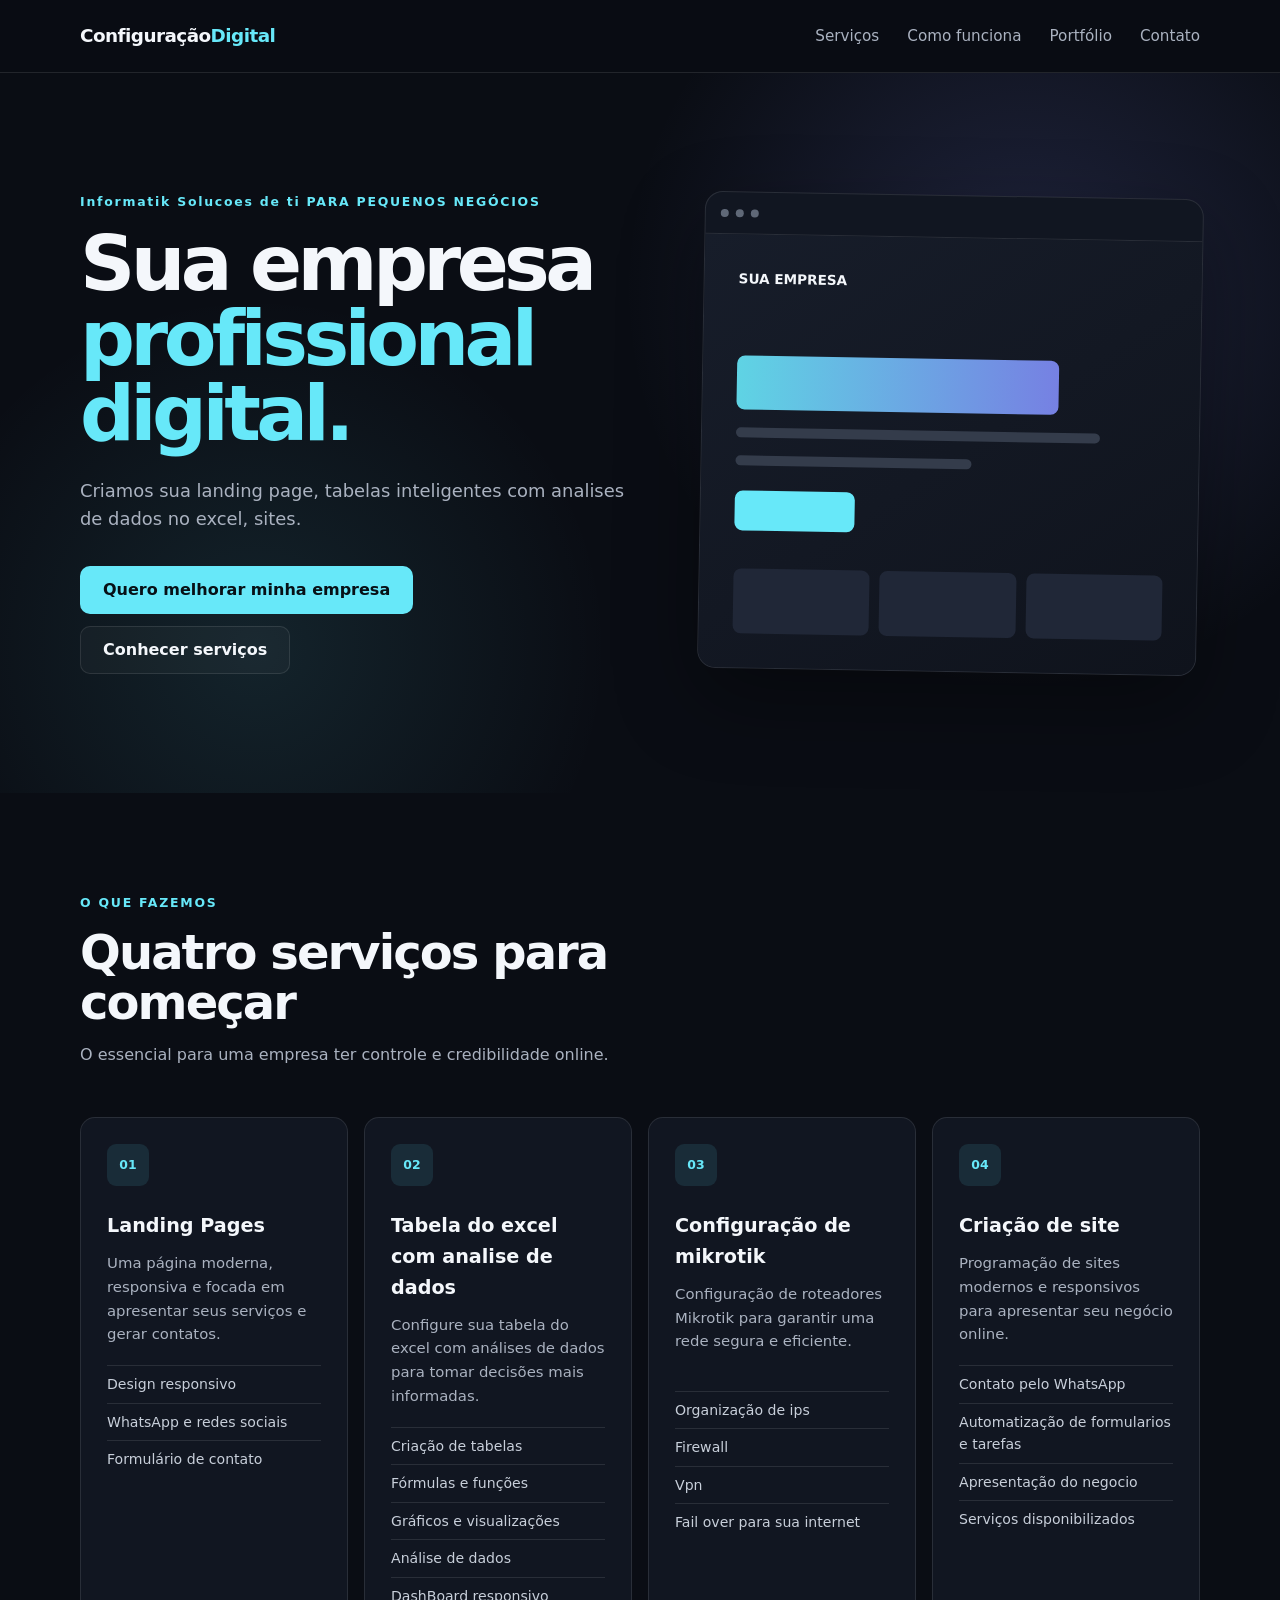
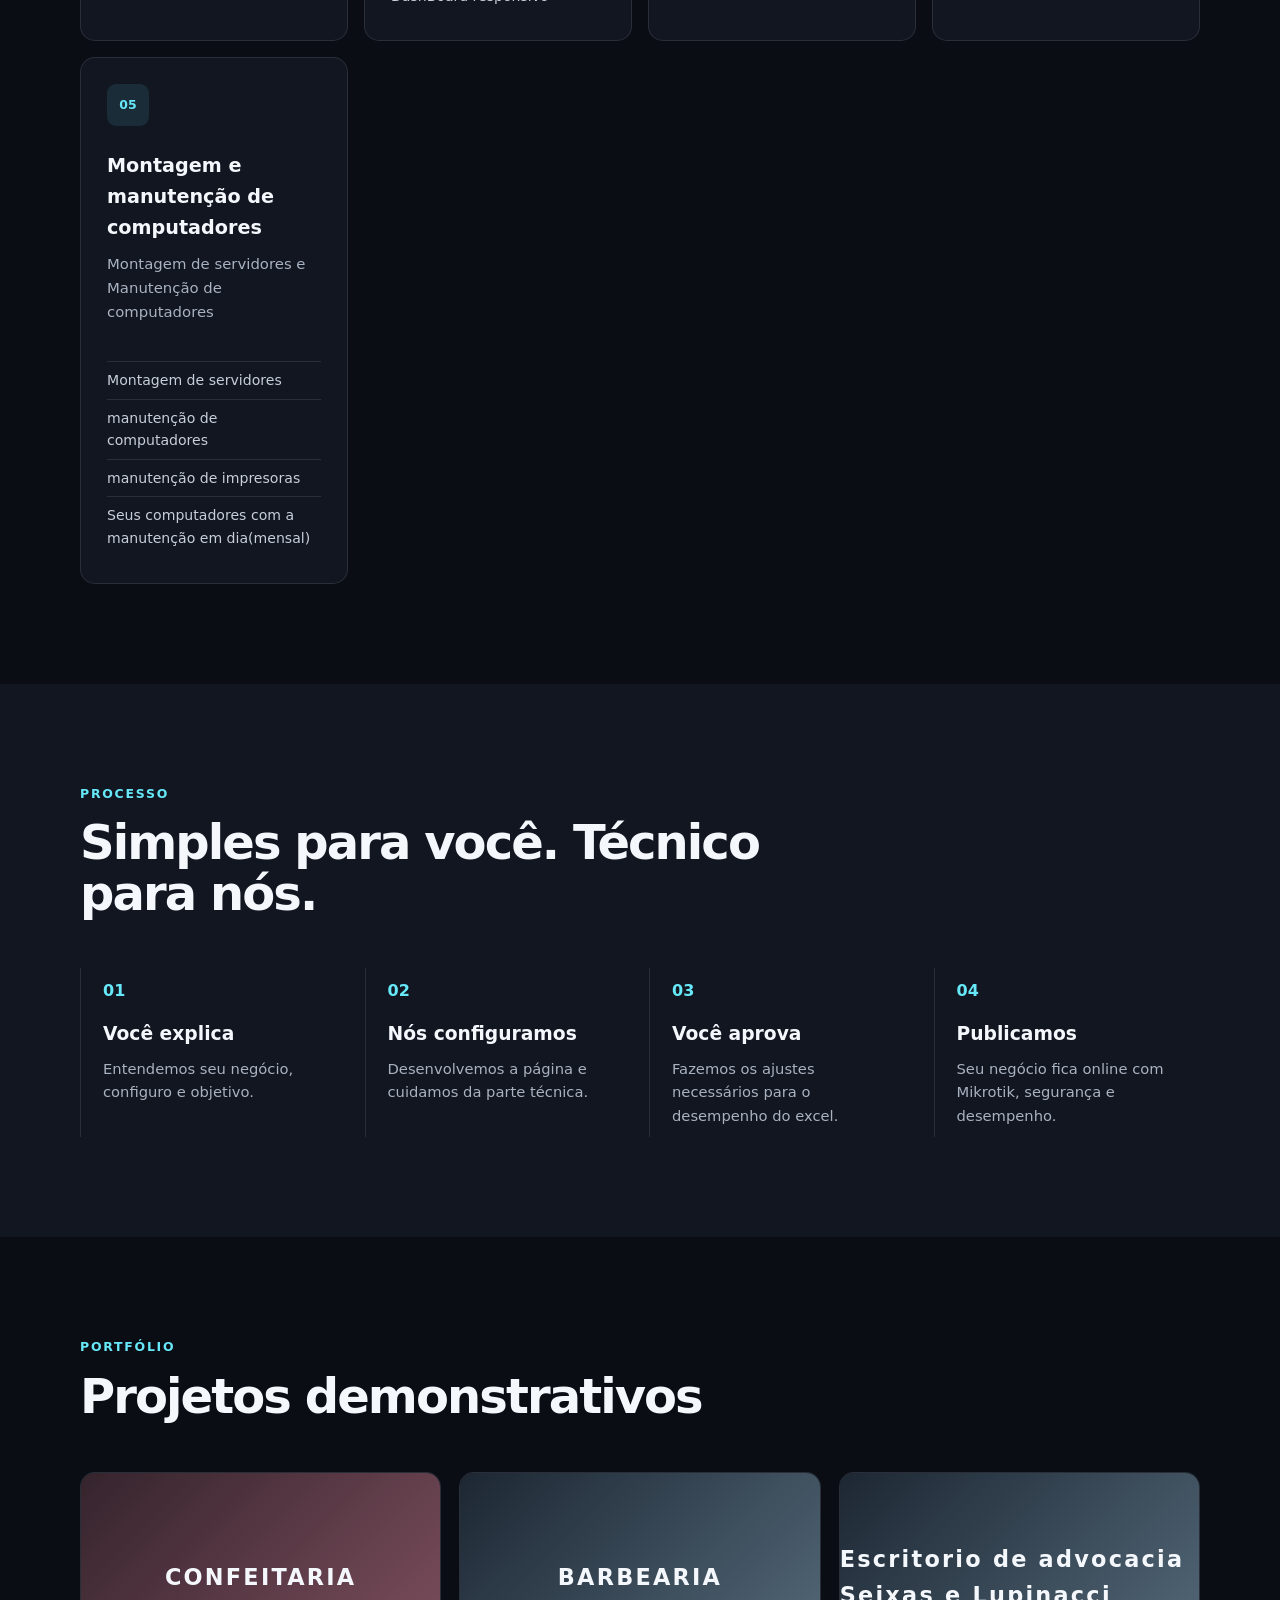
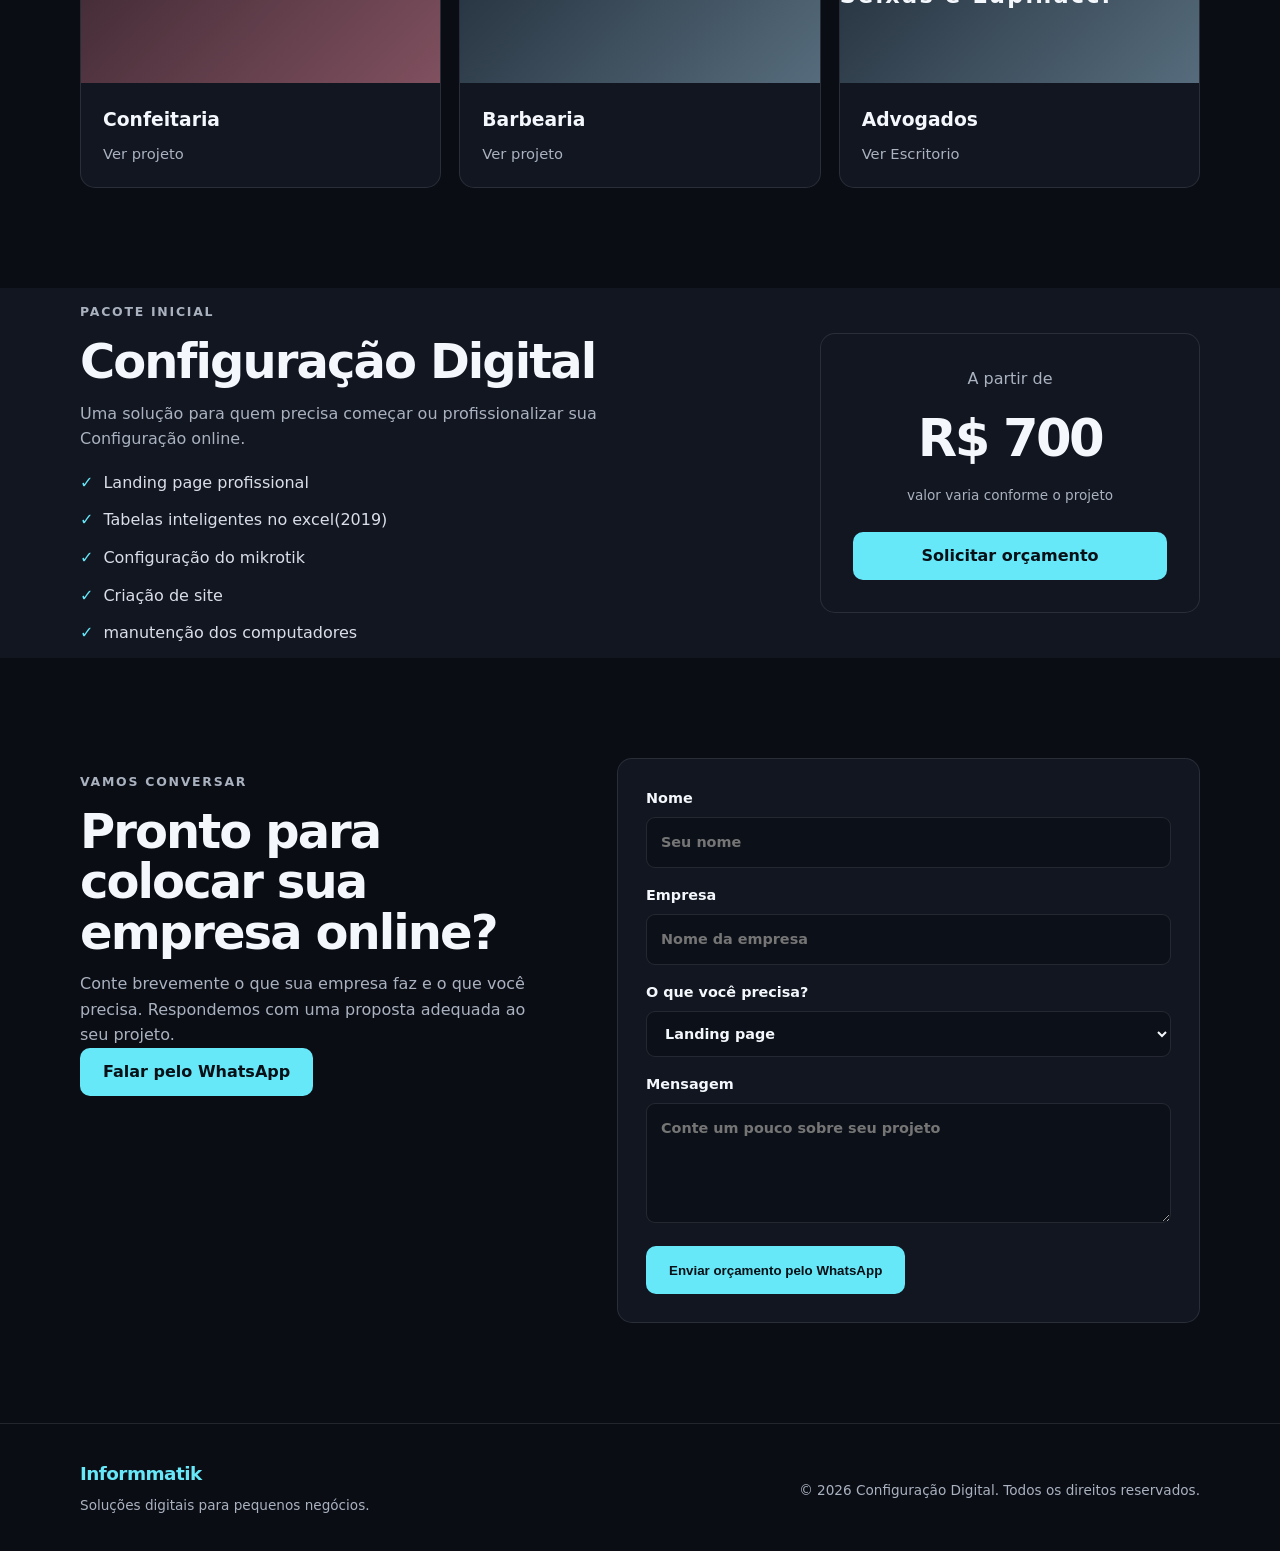
==== commit 29af6596: "Atualizar o index.html" ====
--- a/index.html
+++ b/index.html
@@ -25,7 +25,7 @@
     <section id="inicio" class="hero">
       <div class="container hero-grid">
         <div>
-          <p class="eyebrow">Configuração DIGITAL PARA PEQUENOS NEGÓCIOS</p>
+          <p class="eyebrow"> Informatik Solucoes de ti PARA PEQUENOS NEGÓCIOS</p>
           <h1>Sua empresa <span>profissional digital.</span></h1>
           <p class="hero-text">
             Criamos sua landing page, tabelas inteligentes com analises de dados no excel, sites.
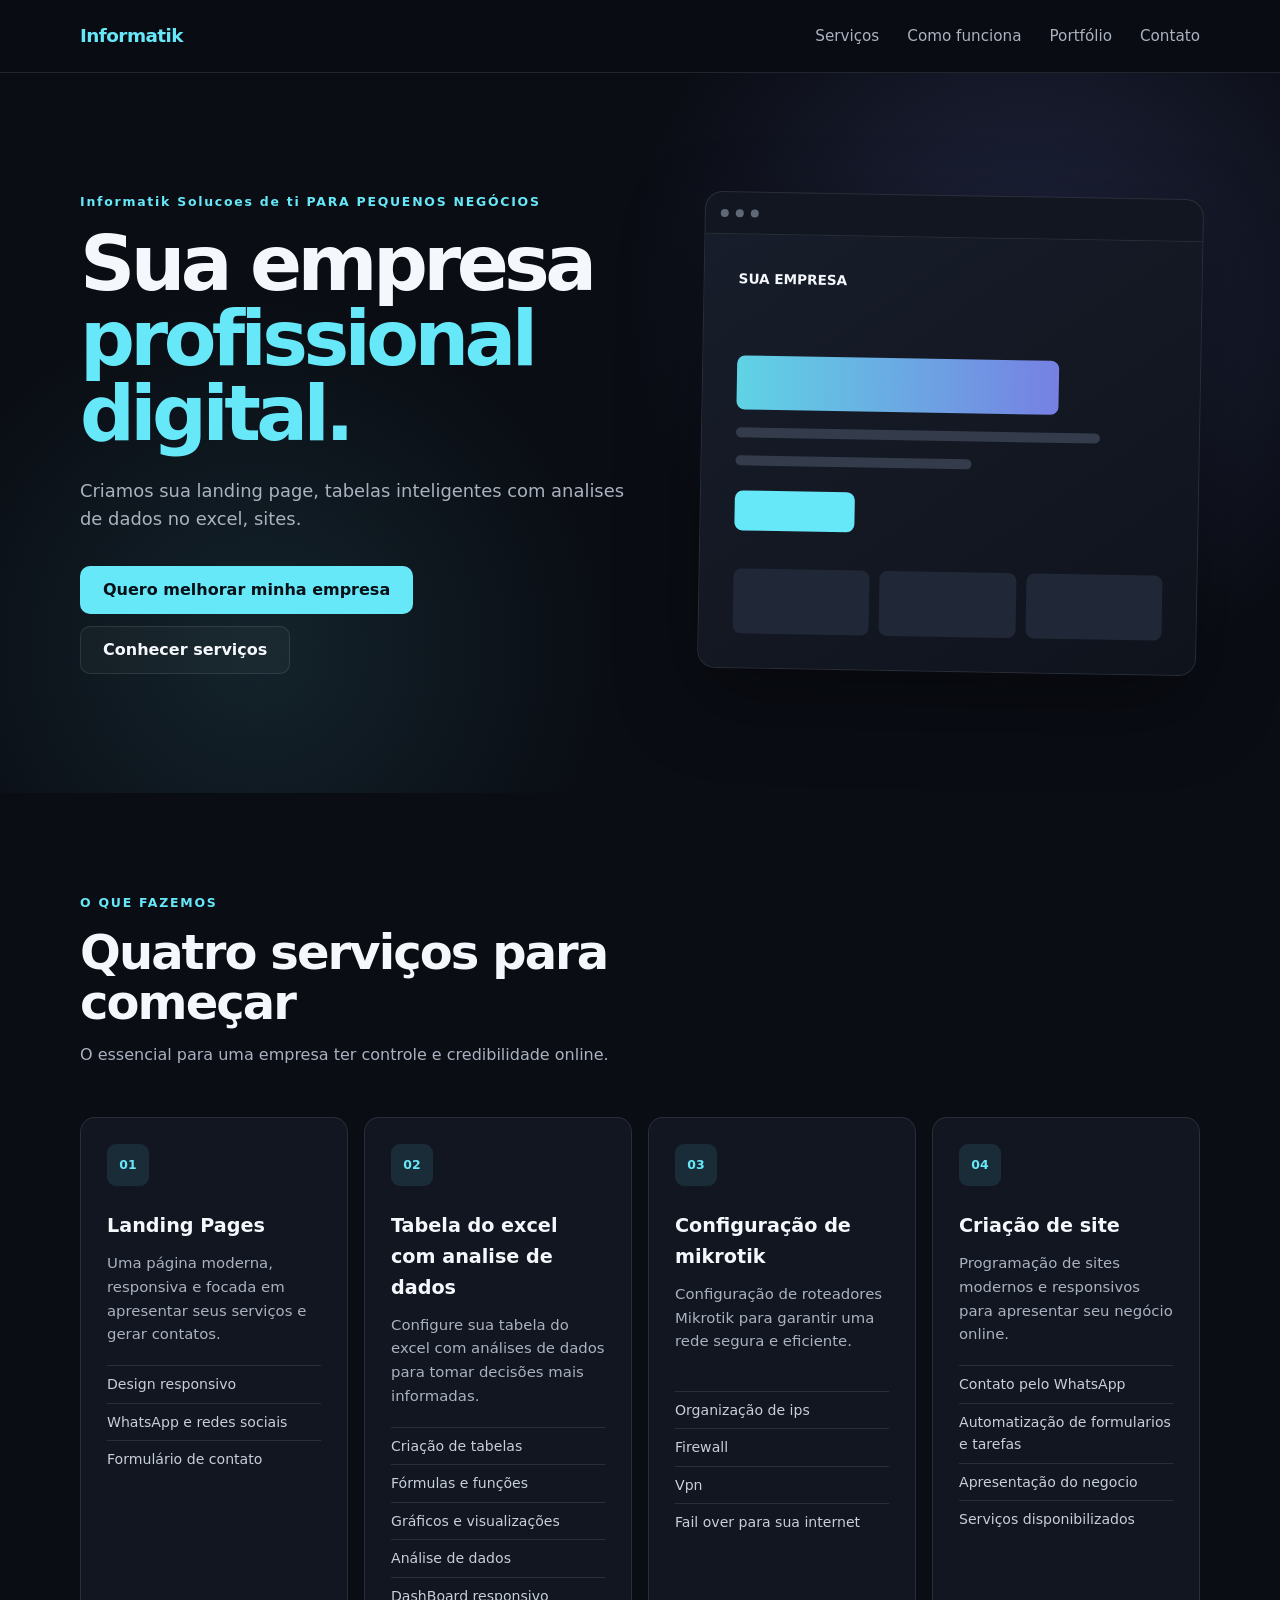
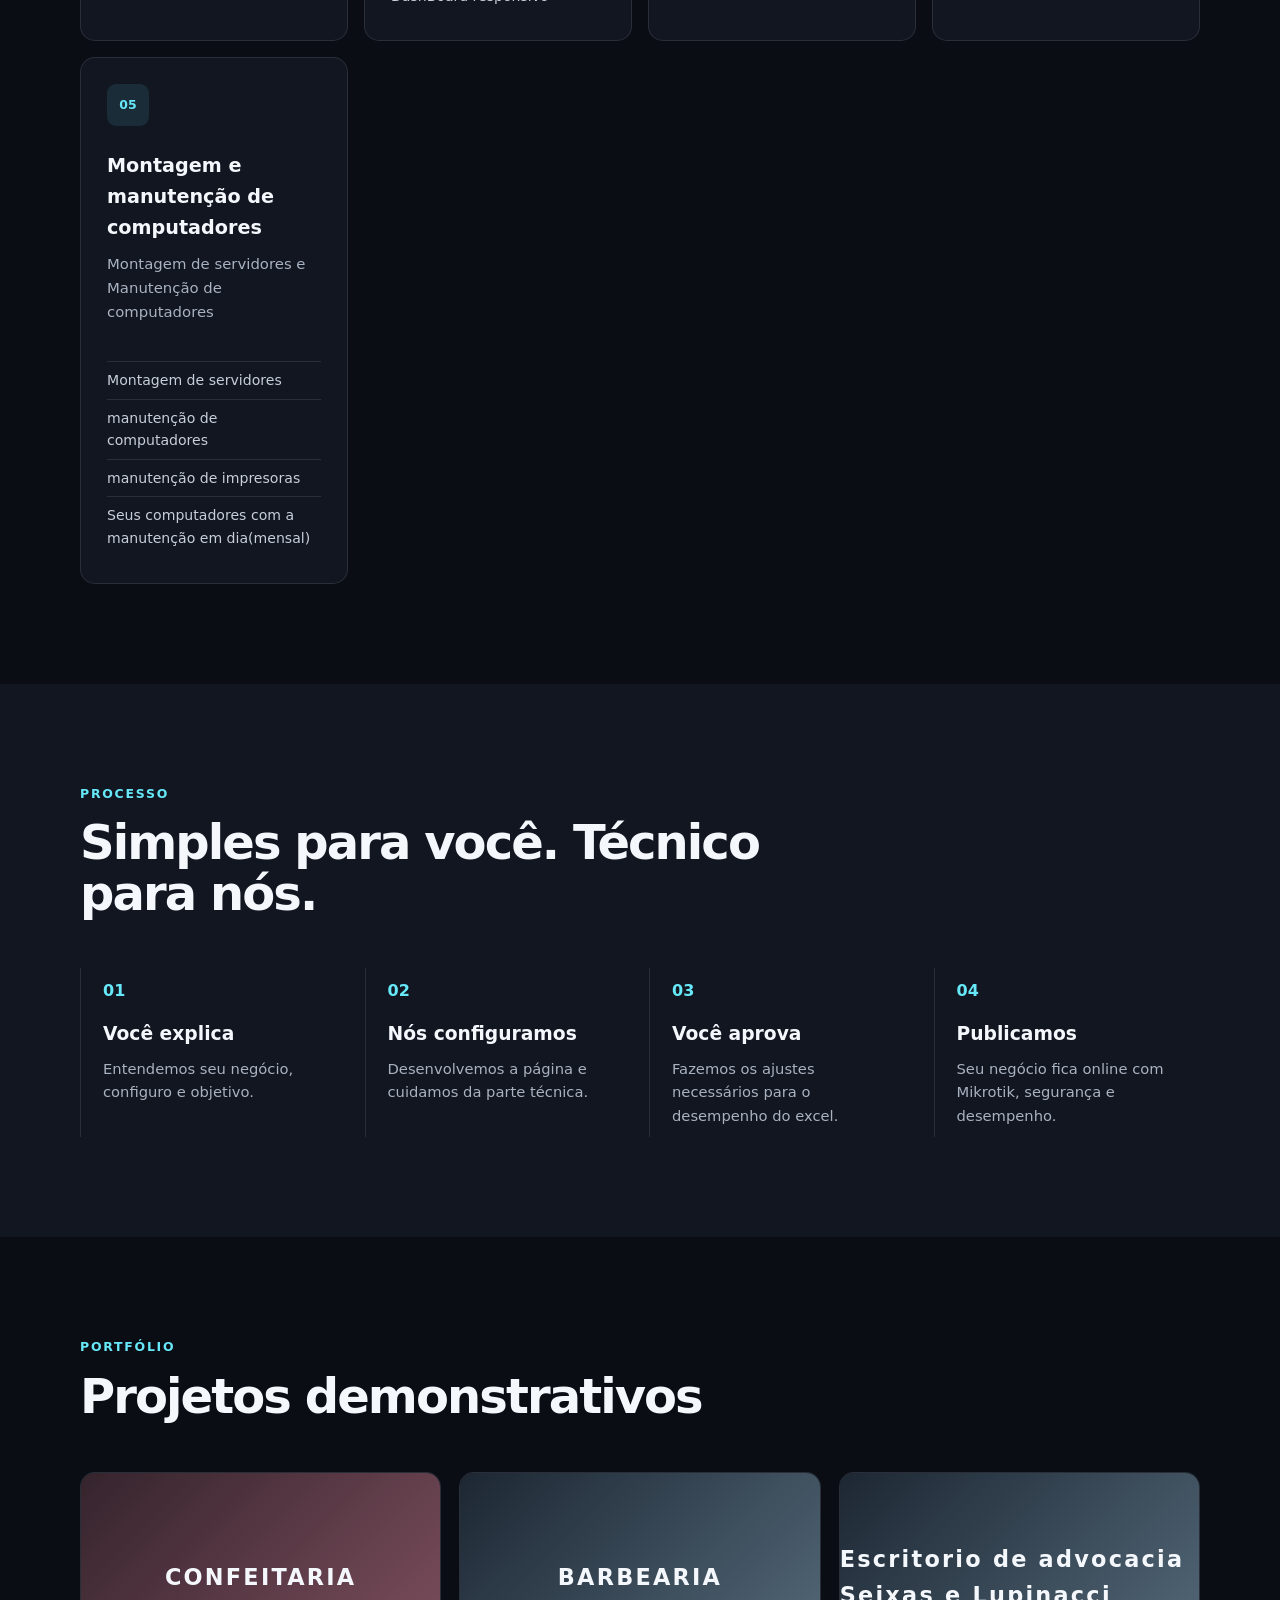
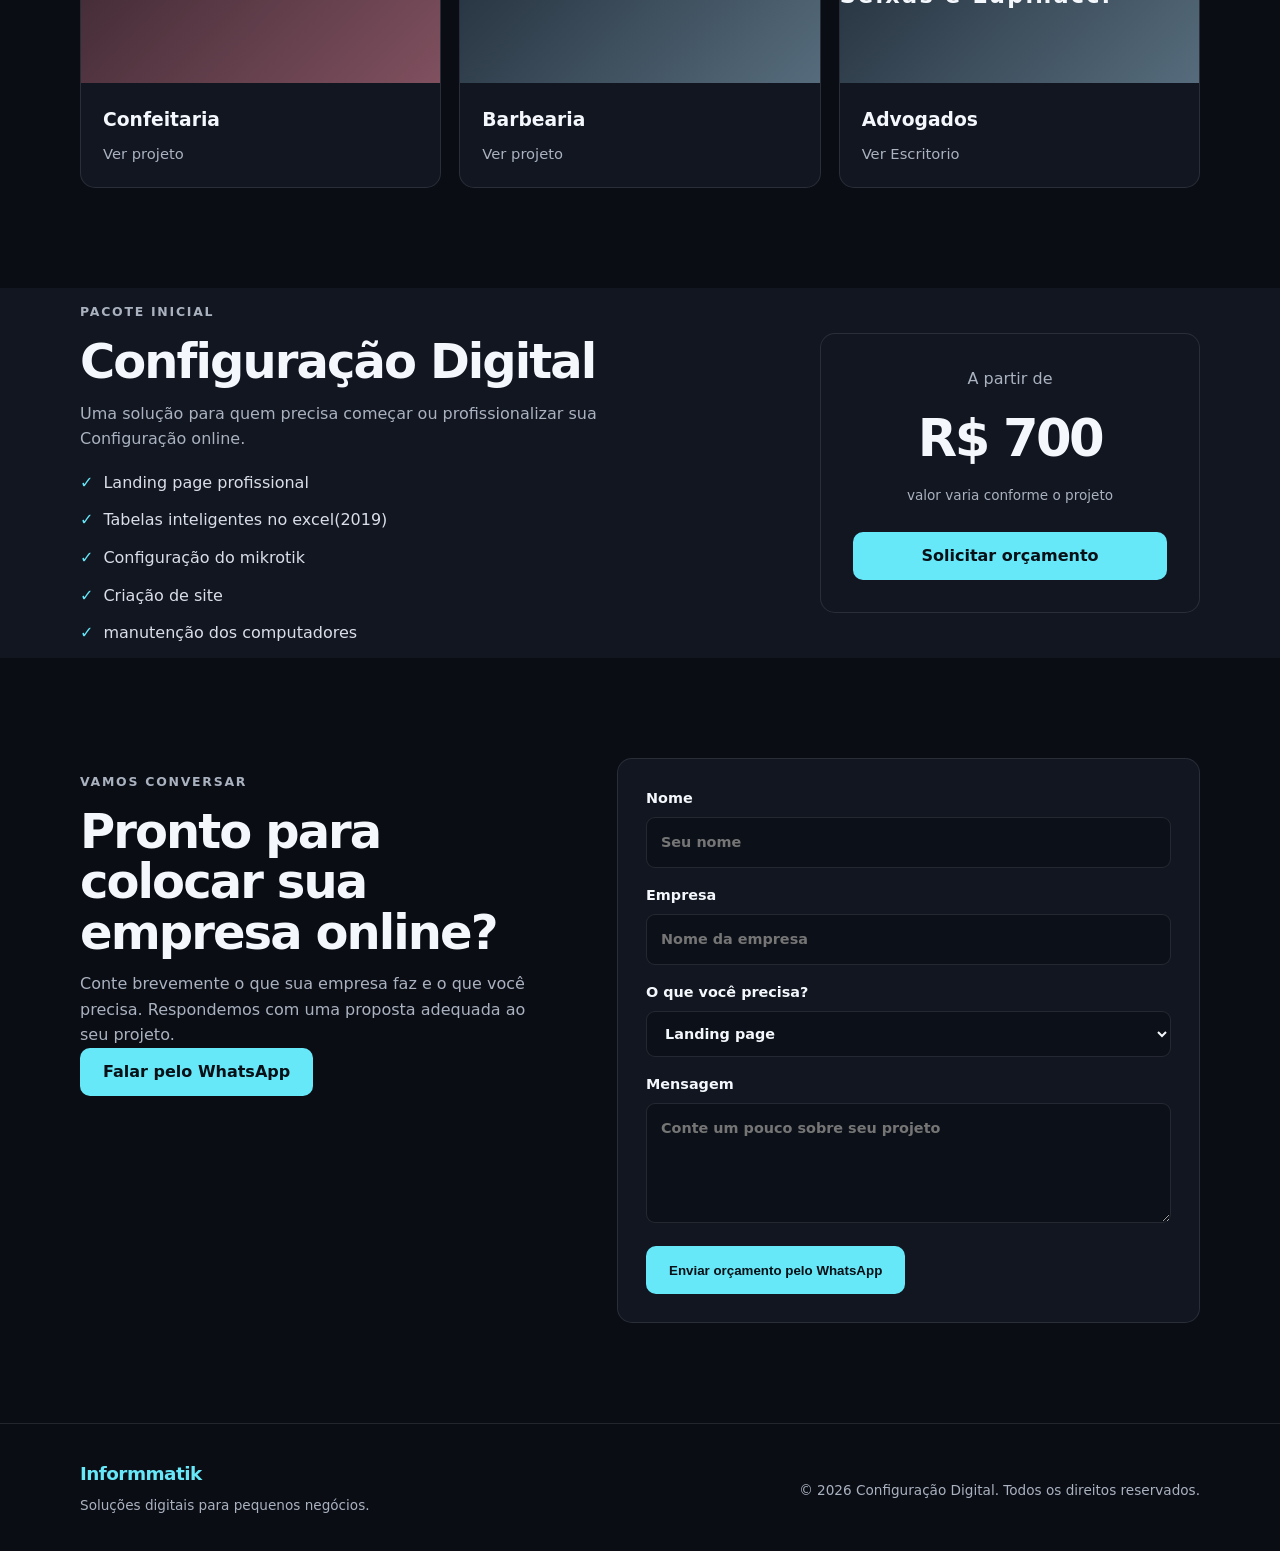
==== commit df261a74: "Atualizar o index.html" ====
--- a/index.html
+++ b/index.html
@@ -10,7 +10,7 @@
 <body>
   <header class="header">
     <div class="container nav">
-      <a class="logo" href="#inicio"> Configuração<span>Digital</span></a>
+      <a class="logo" href="#inicio"> <span>Informatik</span></a>
       <button class="menu-toggle" aria-label="Abrir menu">☰</button>
       <nav class="menu">
         <a href="#servicos">Serviços</a>
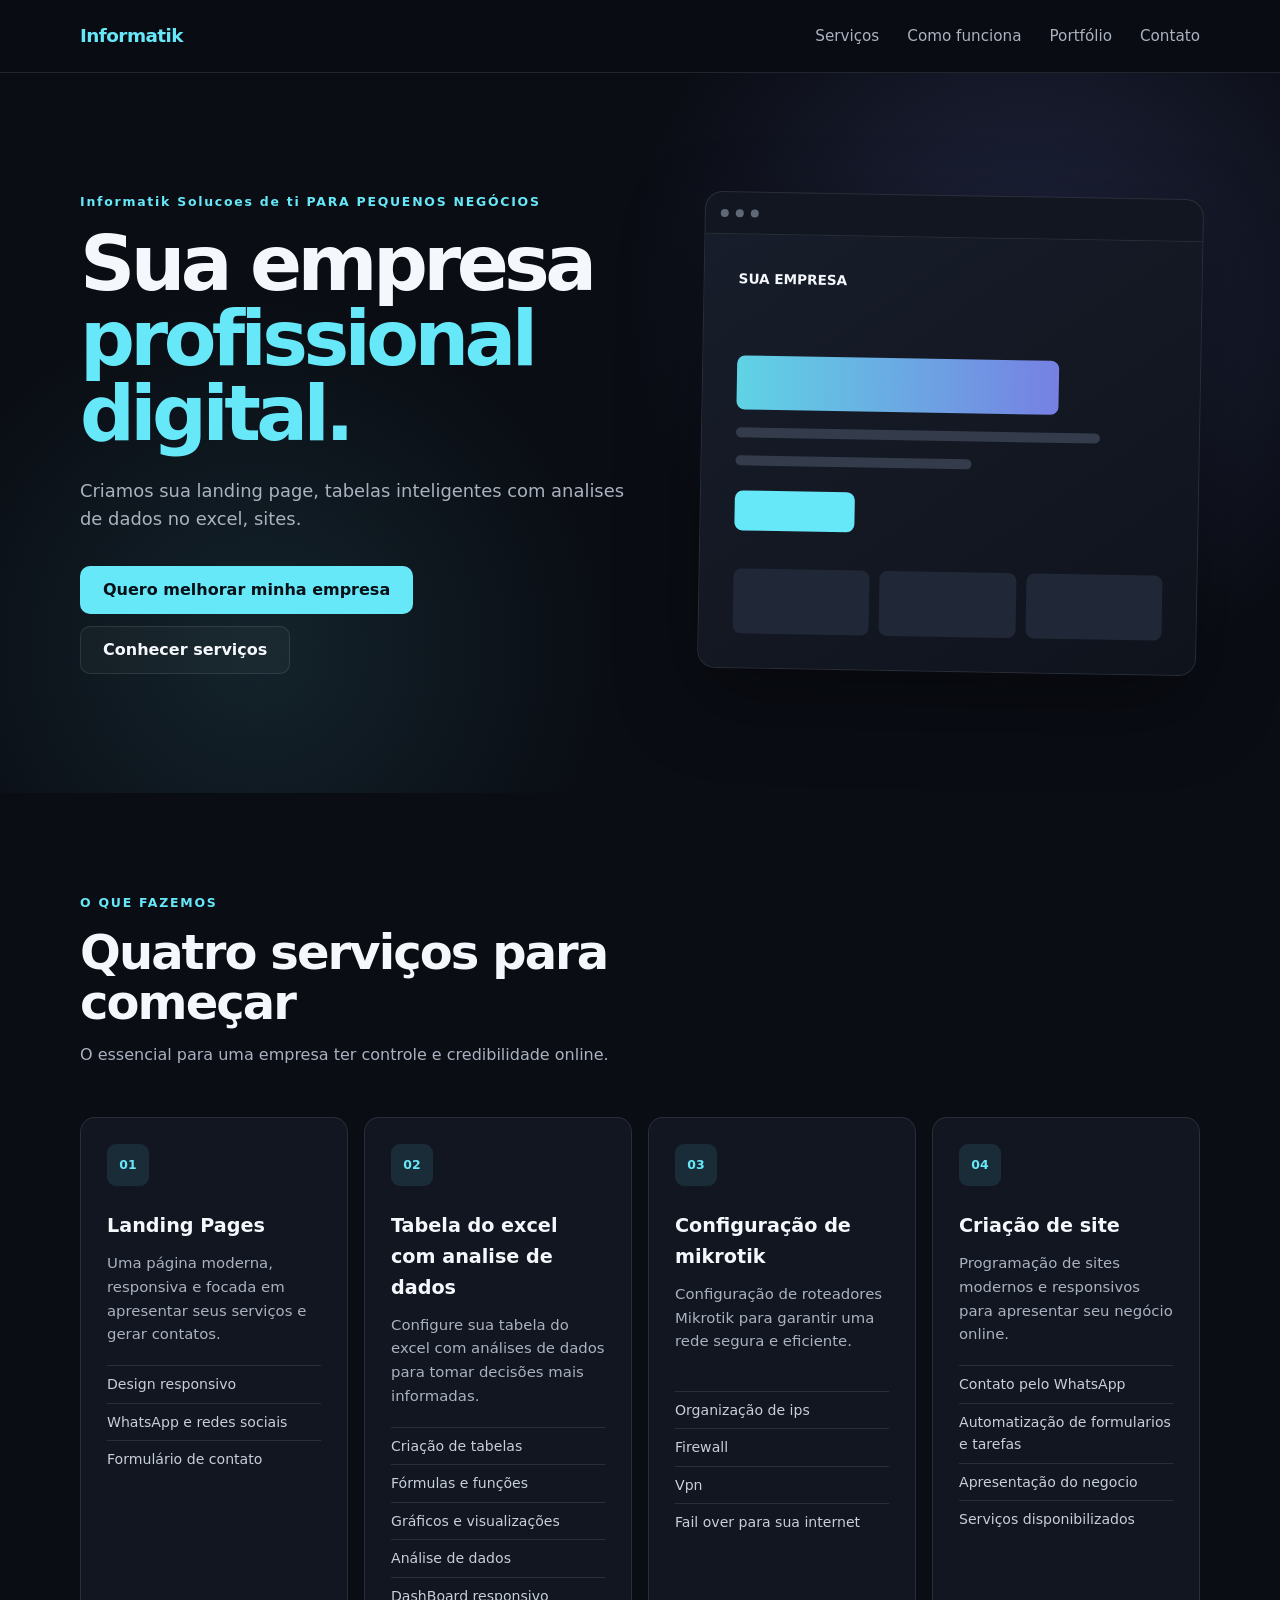
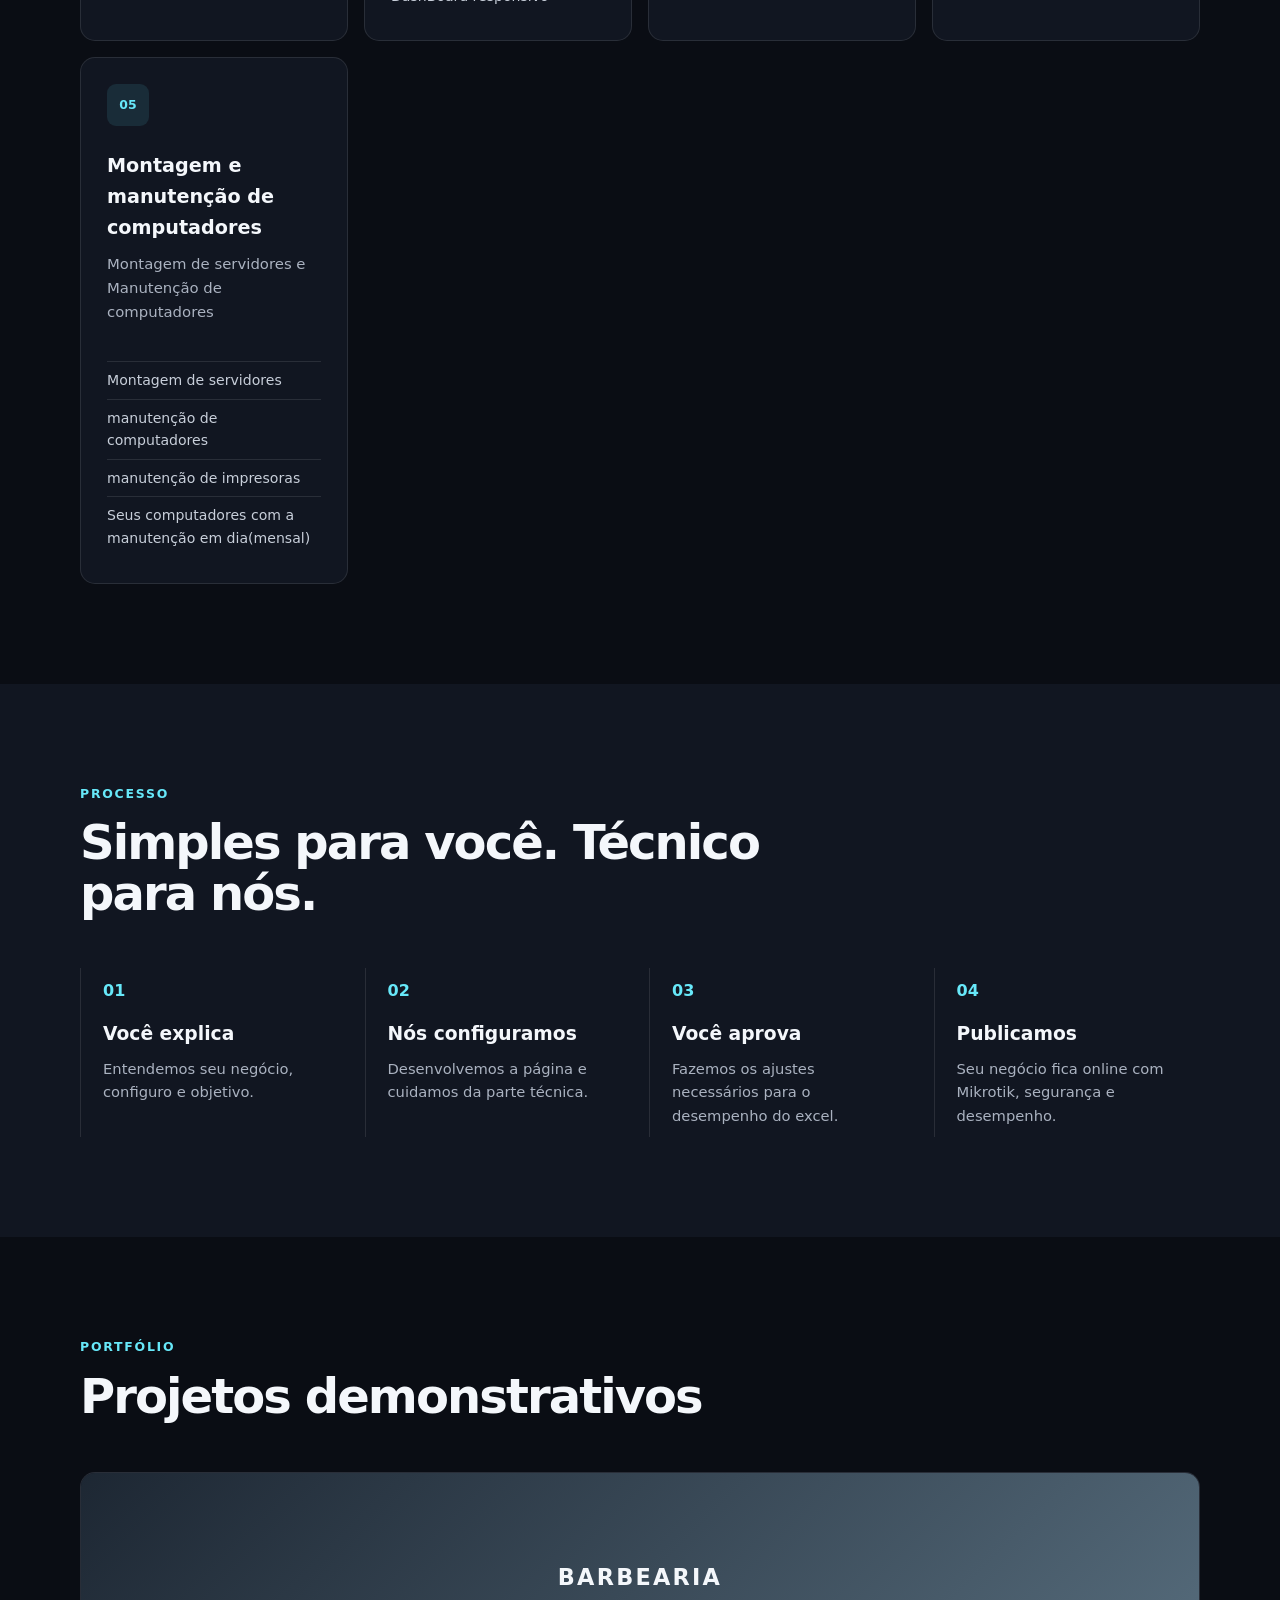
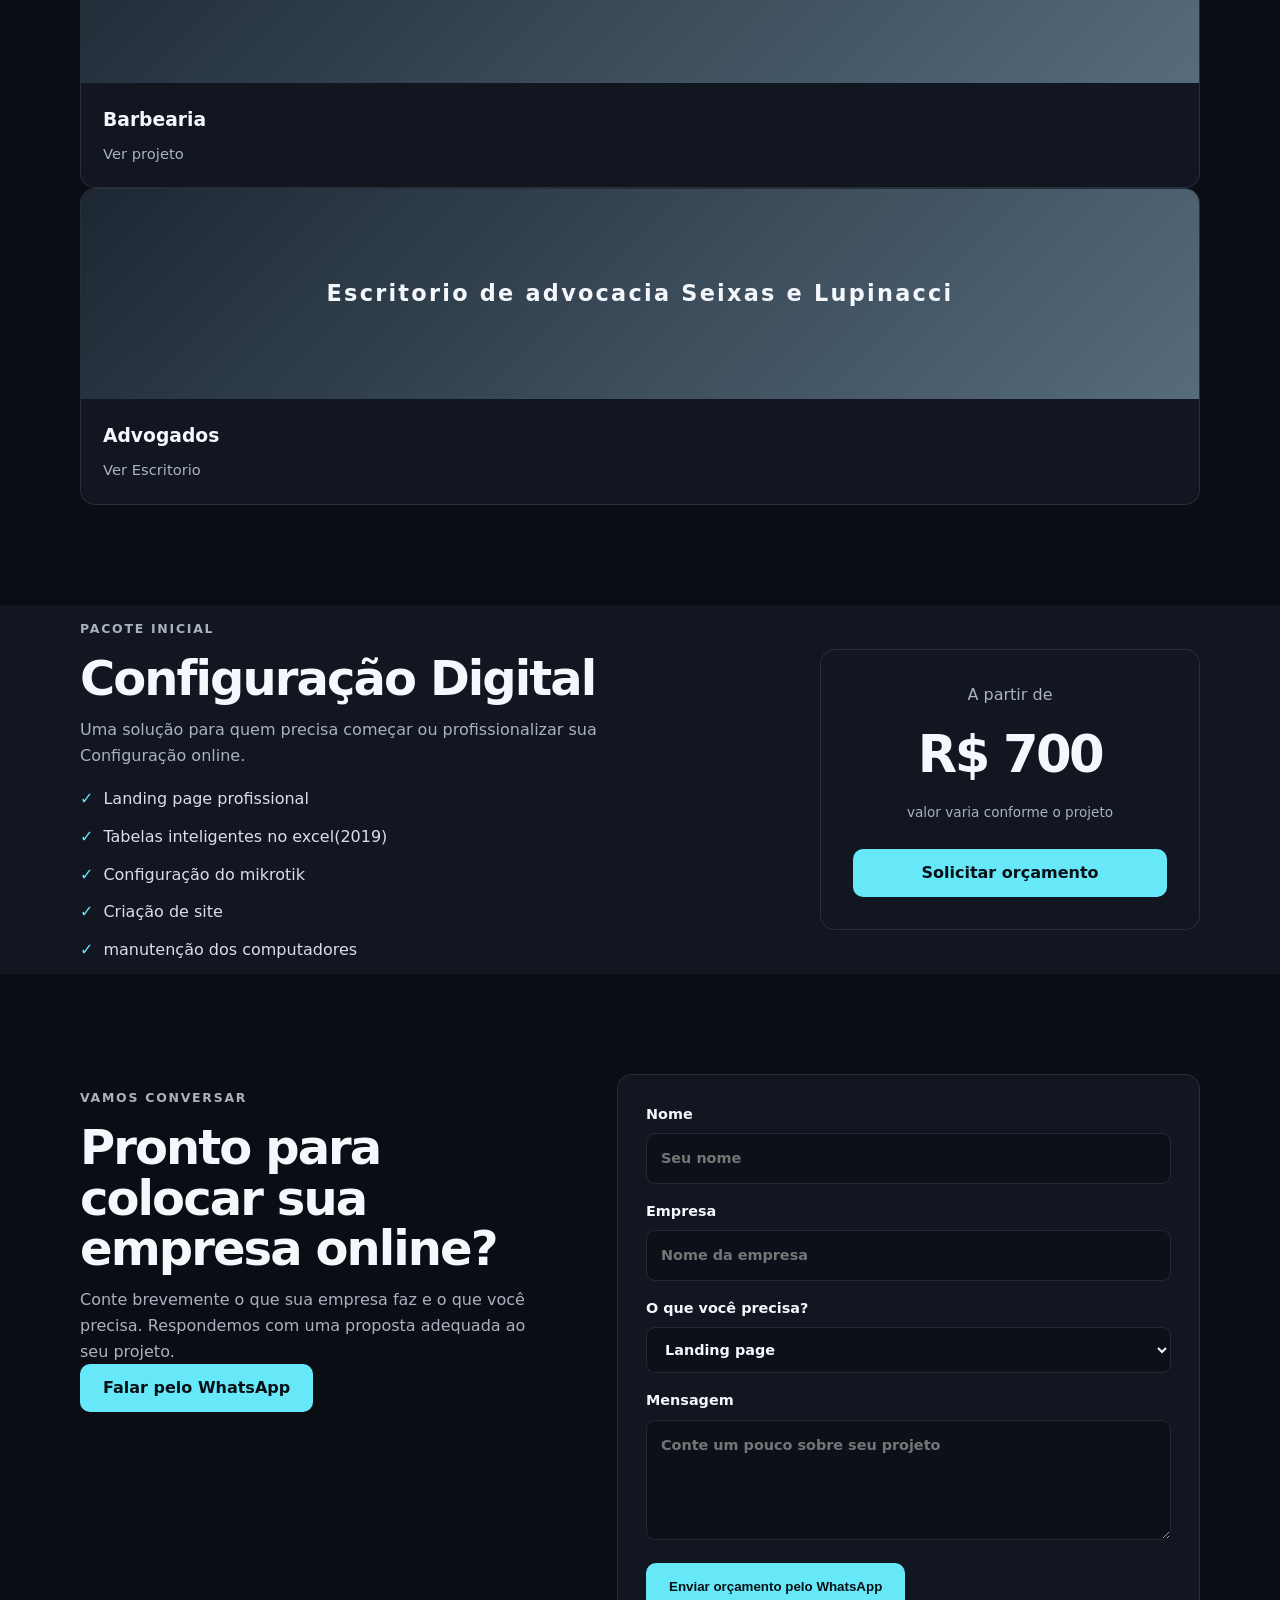
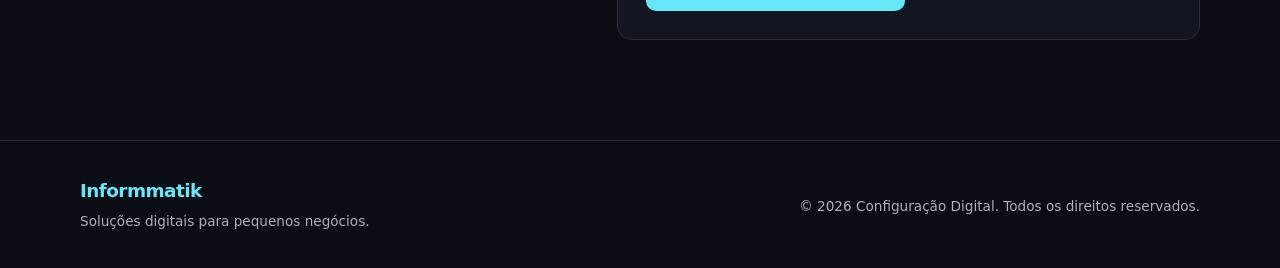
==== commit eb0a01f5: "Remove 'Confeitaria' portfolio card Removed the 'Confeitaria' portfolio card from the grid." ====
--- a/index.html
+++ b/index.html
@@ -155,11 +155,7 @@
           <h2>Projetos demonstrativos</h2>
         </div>
 
-        <div class="portfolio-grid">
-          <article class="portfolio-card">
-            <div class="portfolio-image confectionery">CONFEITARIA</div>
-            <div class="portfolio-content"><h3>Confeitaria</h3><p><a href="https://lovecone.vercel.app/index.html" target="_blank">Ver projeto</a></p></div>
-          </article>
+       
           <article class="portfolio-card">
             <div class="portfolio-image barber">BARBEARIA</div>
             <div class="portfolio-content"><h3>Barbearia</h3><p><a href="https://domtortelli.vercel.app/" target="_blank">Ver projeto</a></p></div>
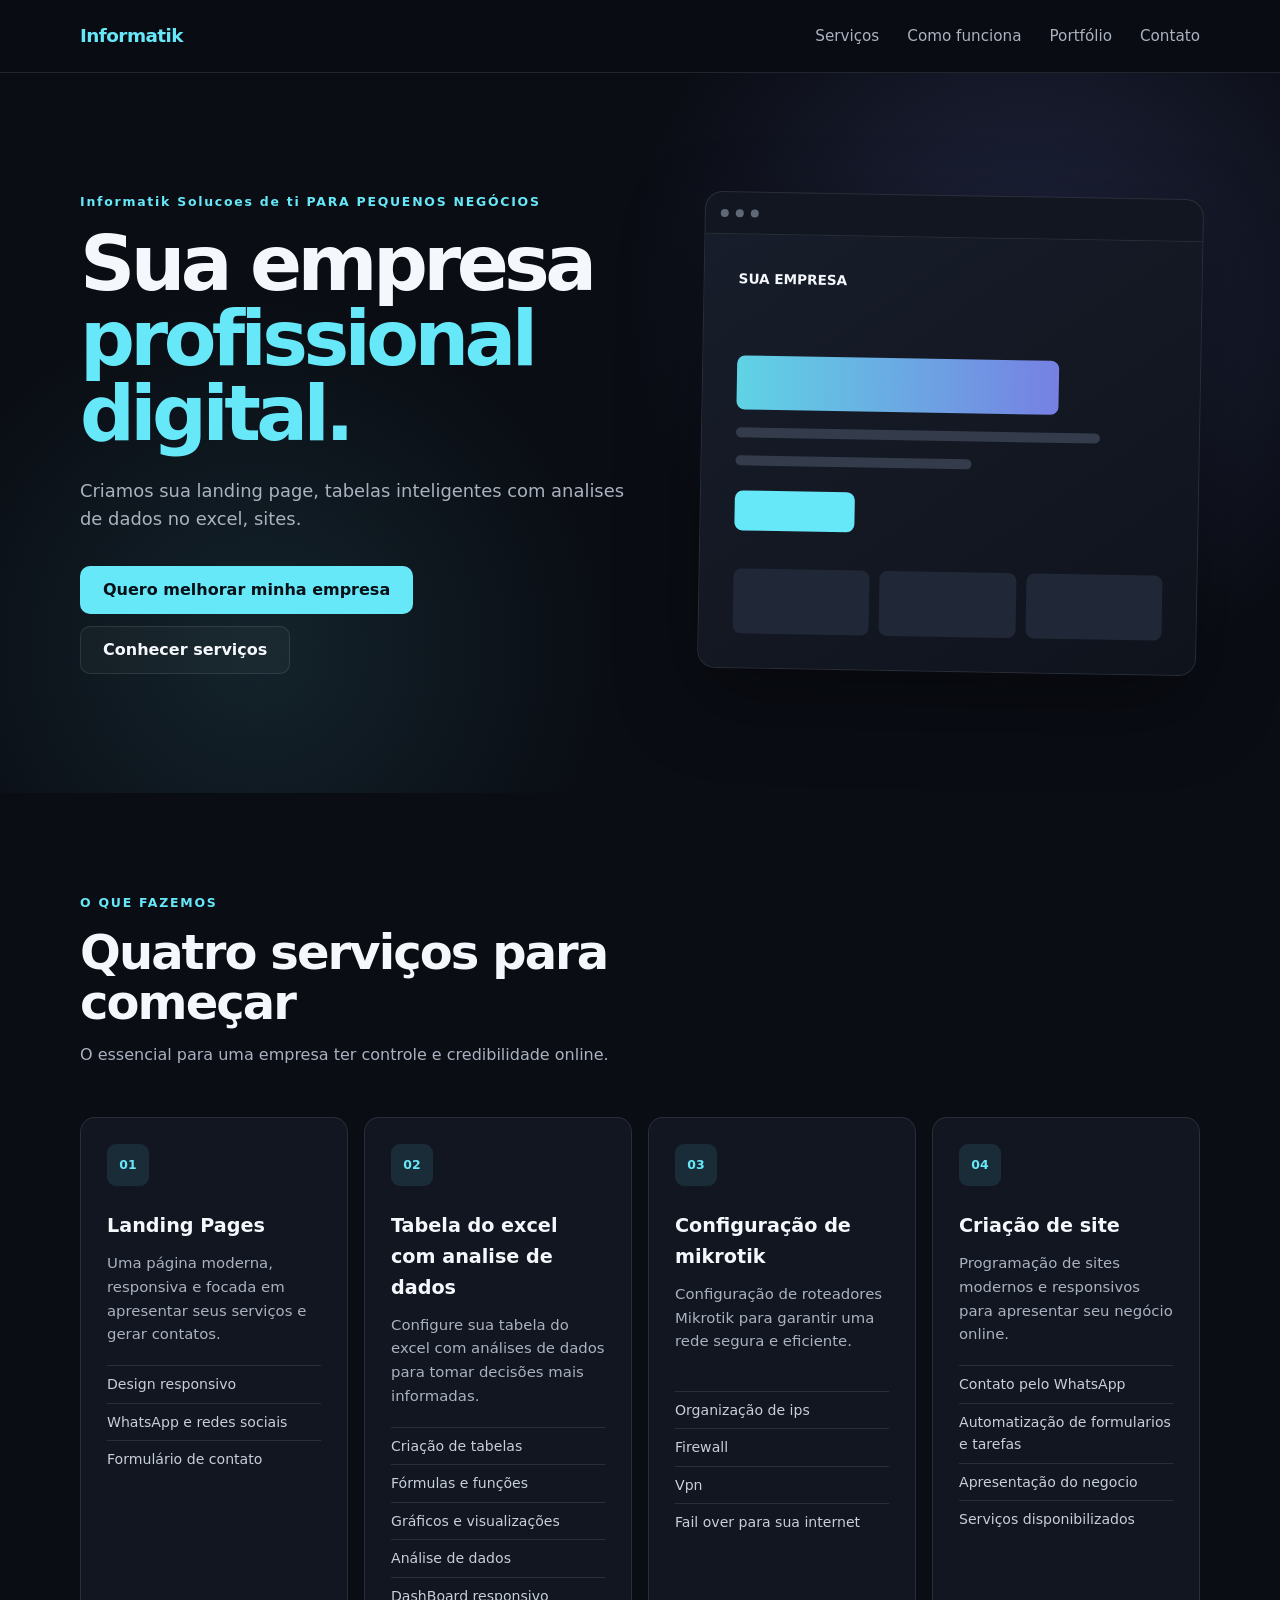
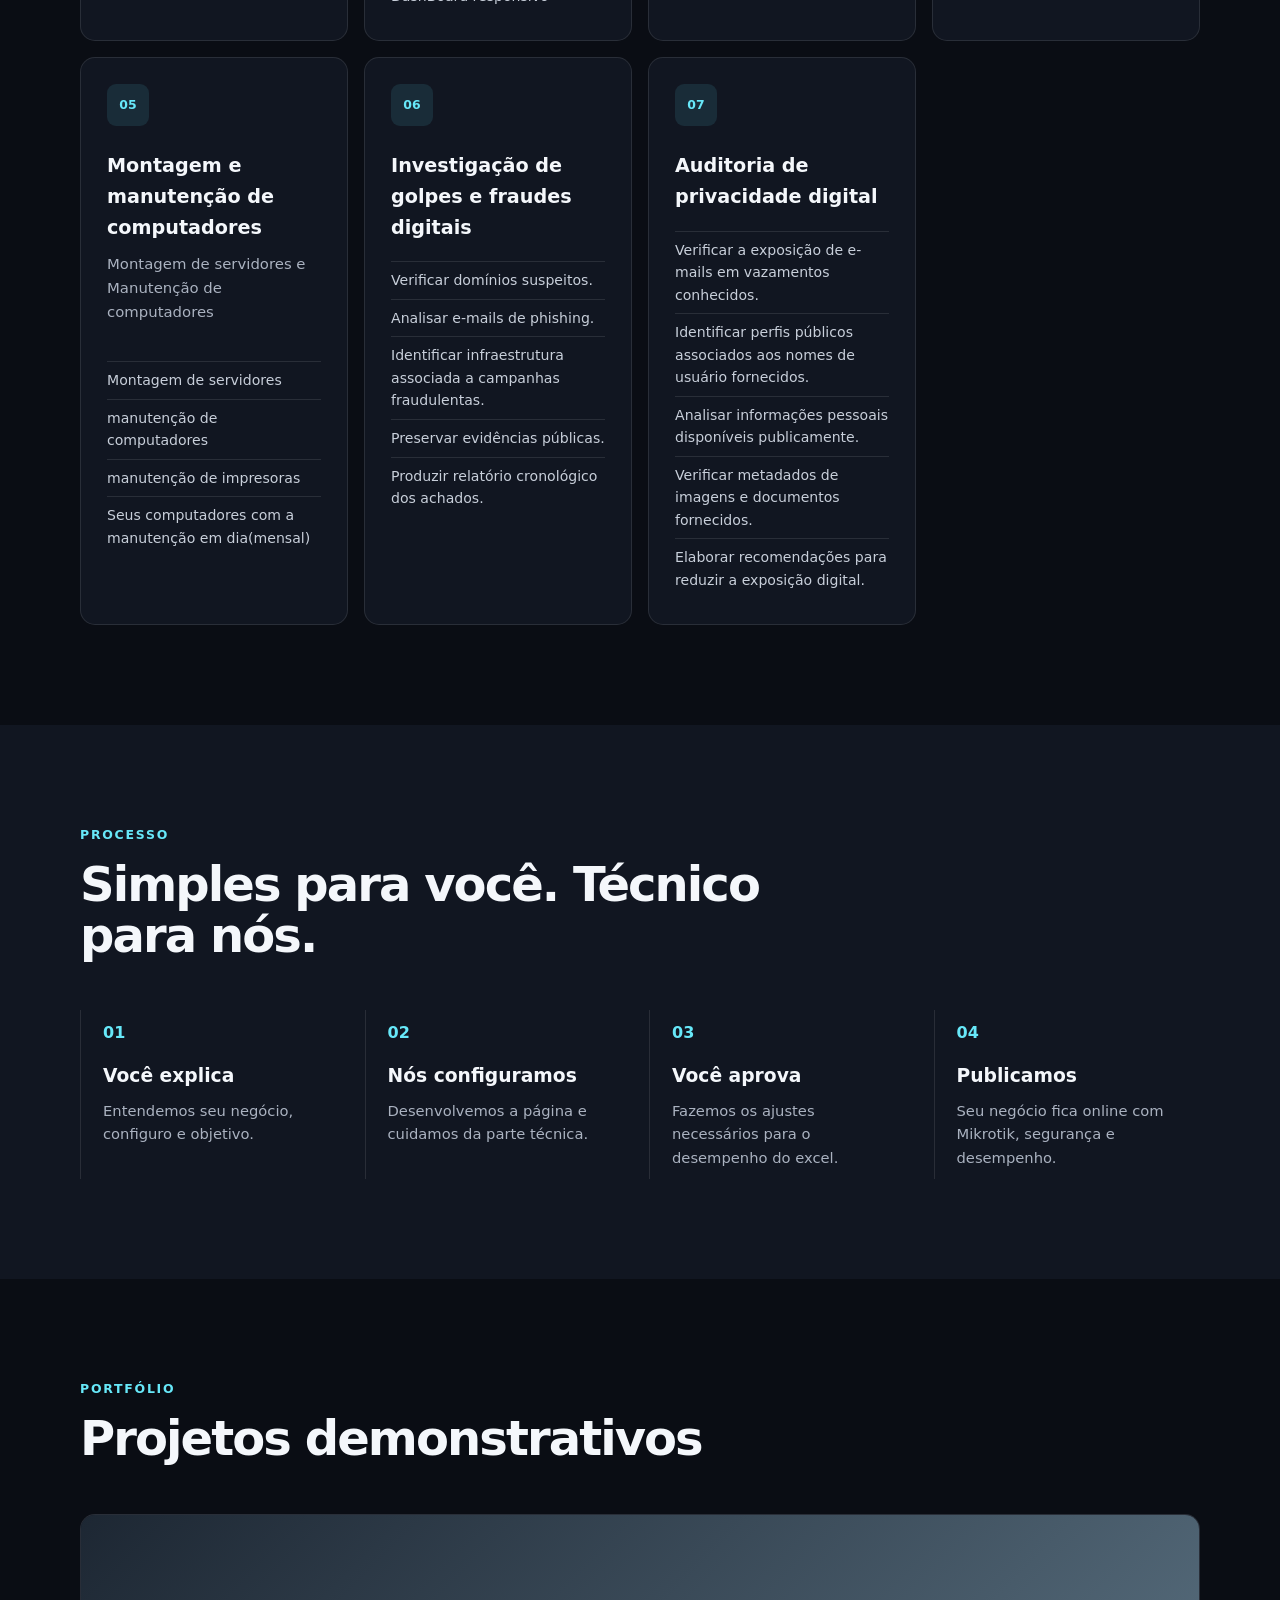
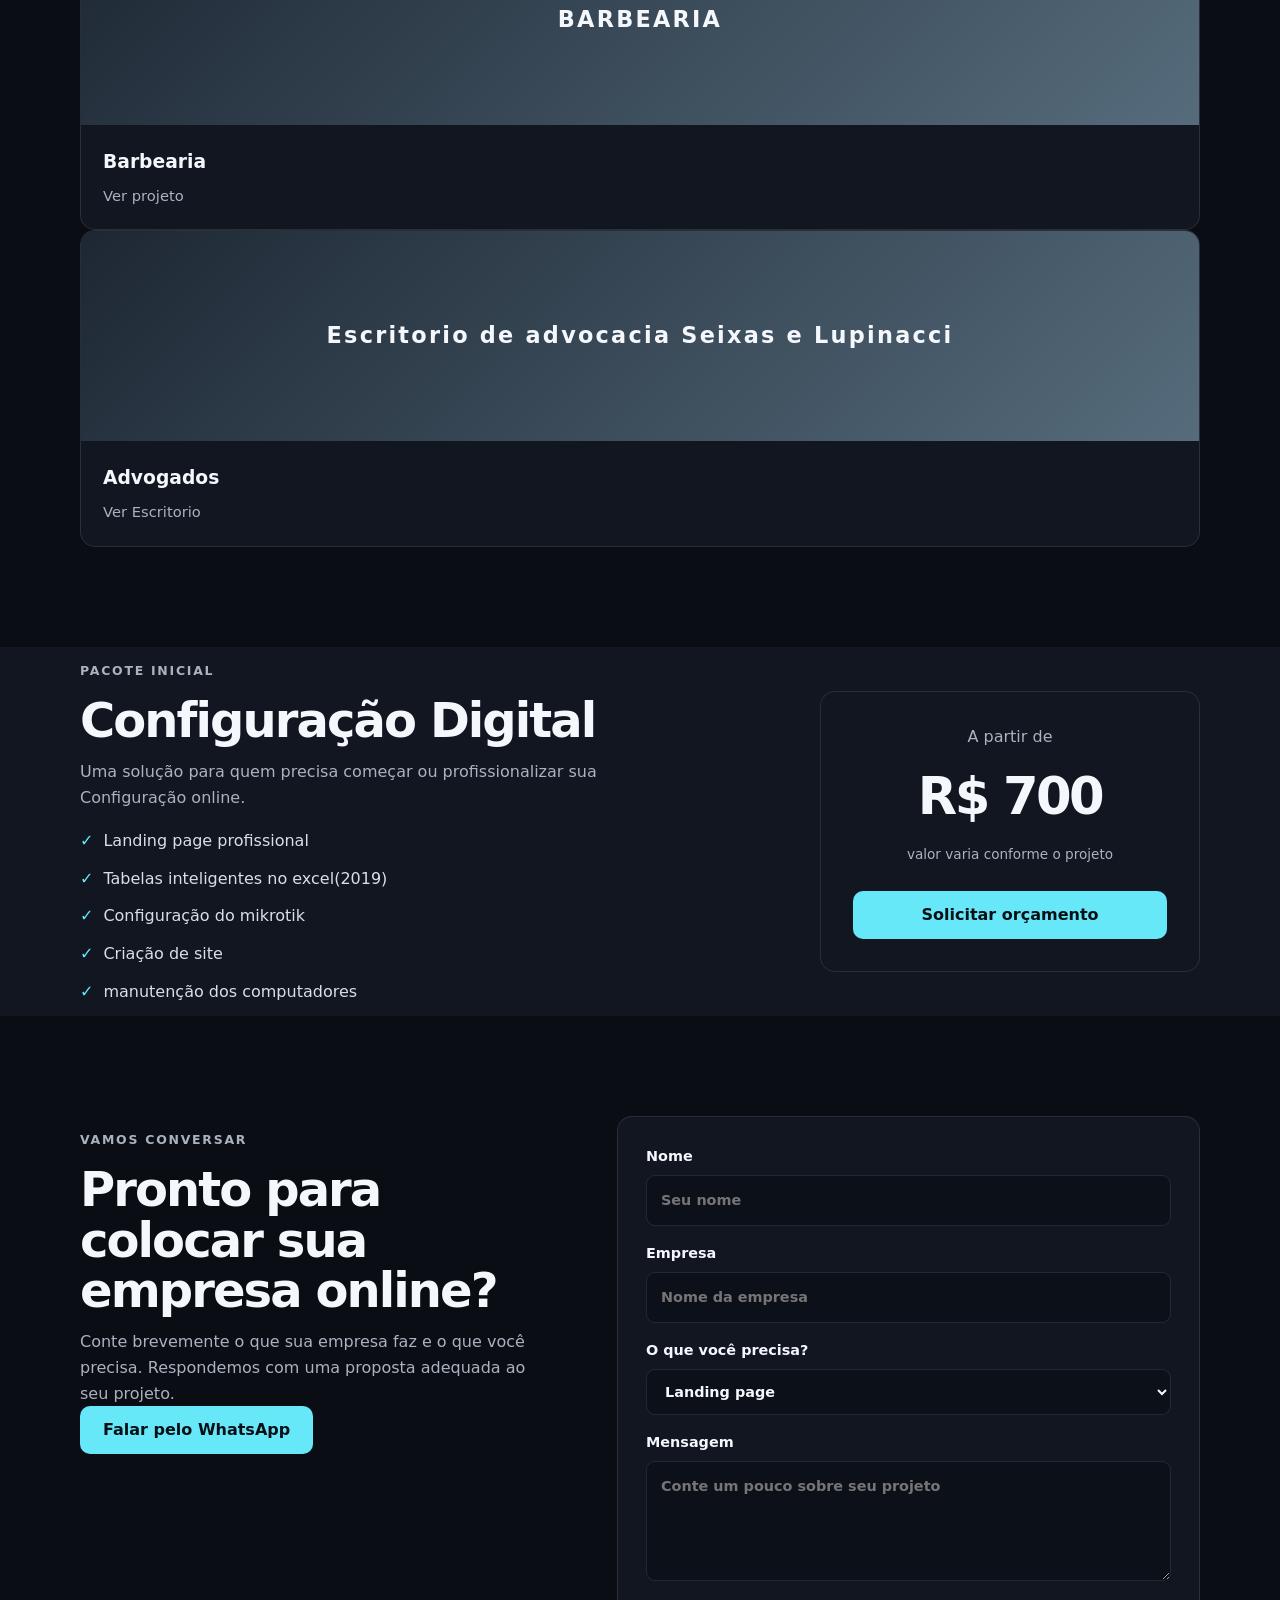
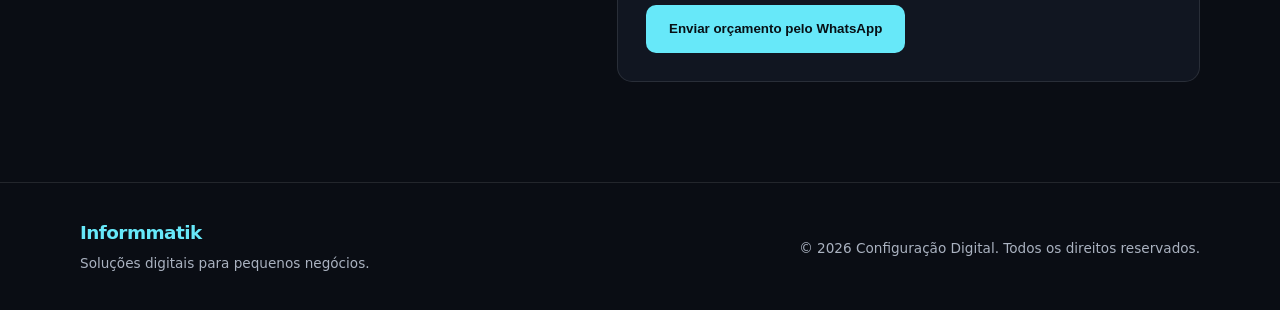
==== commit c9f36ea2: "Add service cards for fraud investigation and privacy audit Added new service cards for digital frau" ====
--- a/index.html
+++ b/index.html
@@ -123,6 +123,30 @@
             </ul>
           </article>
 
+            <article class="service-card">
+            <div class="icon">06</div>
+            <h3>Investigação de golpes e fraudes digitais</h3>
+            <ul>
+              <li>Verificar domínios suspeitos.</li>
+              <li>Analisar e-mails de phishing.</li>
+              <li>Identificar infraestrutura associada a campanhas fraudulentas.</li>
+              <li>Preservar evidências públicas.</li>
+              <li>Produzir relatório cronológico dos achados.</li>
+            </ul>
+          </article>
+
+          <article class="service-card">
+            <div class="icon">07</div>
+              <h3>Auditoria de privacidade digital</h3>
+                <ul>
+                  <li>Verificar a exposição de e-mails em vazamentos conhecidos.</li>
+                  <li>Identificar perfis públicos associados aos nomes de usuário fornecidos.</li>
+                  <li>Analisar informações pessoais disponíveis publicamente.</li>
+                  <li>Verificar metadados de imagens e documentos fornecidos.</li>
+                  <li>Elaborar recomendações para reduzir a exposição digital.</li>
+                  </ul>
+          </article>
+
         </div>
 
 
